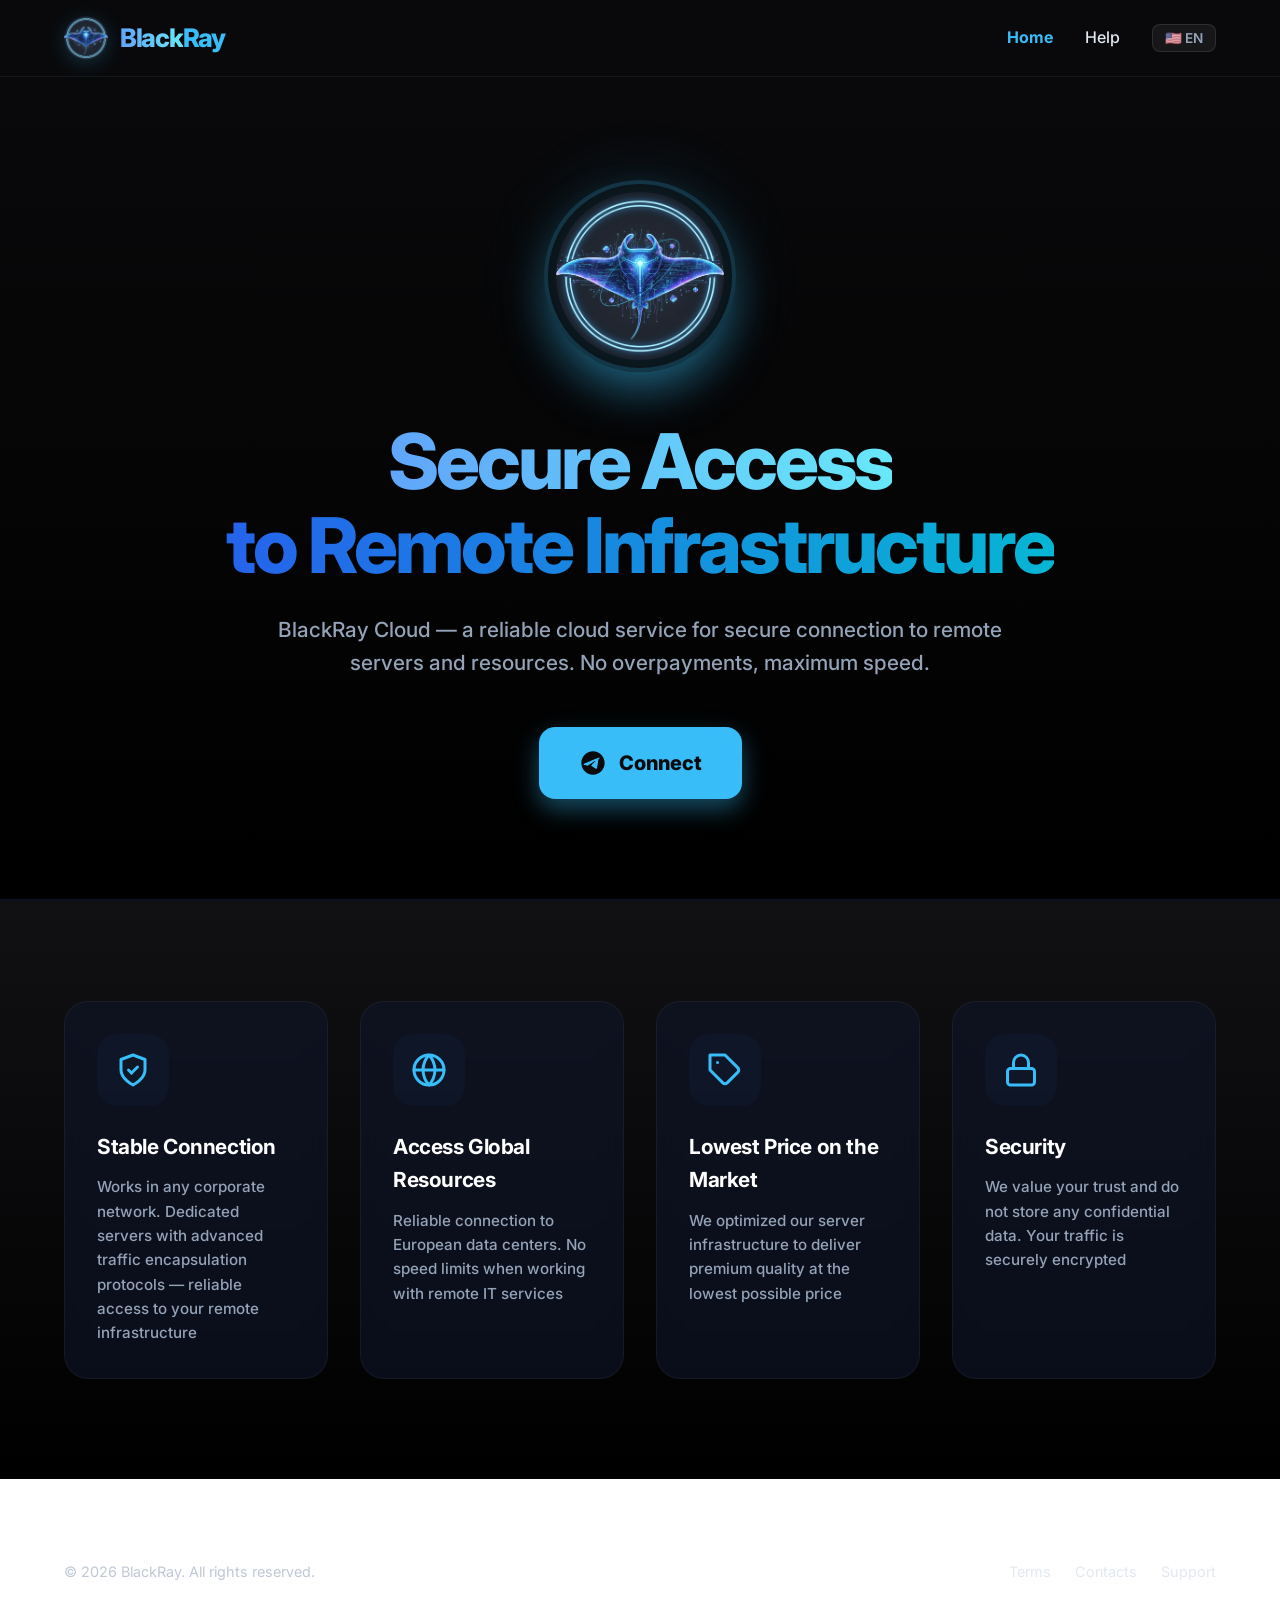
==== index.html @ d15750e3 "Replace language toggle button with dropdown menu Show current language in the button; clicking open" ====
<!DOCTYPE html>
<html lang="ru">
<head>
  <meta charset="UTF-8" />
  <meta name="viewport" content="width=device-width, initial-scale=1.0" />
  <title>BlackRay Cloud — Безопасный доступ к удалённой инфраструктуре</title>
  <meta name="description" content="BlackRay Cloud — надёжный облачный сервис для безопасного подключения к удалённым серверам и ресурсам. Высокоскоростные каналы, современные протоколы." />
  <meta name="theme-color" content="#0a0a0c" />
  <link rel="preconnect" href="https://fonts.googleapis.com">
  <link rel="preconnect" href="https://fonts.gstatic.com" crossorigin>
  <link href="https://fonts.googleapis.com/css2?family=Inter:wght@400;500;700;800;900&display=swap" rel="stylesheet">
  
  <style>
    :root {
      --bg-start: #0a0a0c;
      --bg-end: #000000;
      --card-bg: rgba(15, 23, 42, 0.6);
      --border: rgba(56, 189, 248, 0.15);
      --border-hover: rgba(56, 189, 248, 0.5);
      --text-main: #e2e8f0;
      --text-muted: #94a3b8;
      --brand: #38bdf8;
      --gradient: linear-gradient(to right, #60a5fa, #67e8f9);
    }

    * { box-sizing: border-box; margin: 0; padding: 0; }
    html { scroll-behavior: smooth; }
    html[dir="rtl"] { direction: rtl; text-align: right; }
    html[dir="rtl"] .nav-inner { flex-direction: row-reverse; }
    html[dir="rtl"] .nav-links { flex-direction: row-reverse; }
    html[dir="rtl"] .footer-inner { flex-direction: row-reverse; }
    html[dir="rtl"] .hero { text-align: center; }
    html[dir="rtl"] .btn-main { flex-direction: row-reverse; }

    .lang-picker { position: relative; }
    .lang-current {
      background: rgba(255,255,255,0.06); border: 1px solid rgba(255,255,255,0.1);
      color: var(--text-muted); padding: 5px 12px; border-radius: 8px; cursor: pointer;
      font-family: inherit; font-size: 0.85rem; font-weight: 600; transition: all .2s;
    }
    .lang-current:hover { border-color: var(--brand); color: #fff; }
    .lang-menu {
      display: none; position: absolute; top: calc(100% + 6px); right: 0;
      background: #1a1a28; border: 1px solid rgba(255,255,255,0.1); border-radius: 10px;
      padding: 4px; min-width: 140px; z-index: 200; box-shadow: 0 8px 24px rgba(0,0,0,0.4);
    }
    html[dir="rtl"] .lang-menu { right: auto; left: 0; }
    .lang-menu.open { display: block; }
    .lang-menu button {
      display: block; width: 100%; text-align: left; padding: 8px 12px; border: none;
      background: none; color: var(--text-muted); font-size: 0.85rem; font-weight: 500;
      cursor: pointer; border-radius: 6px; font-family: inherit; transition: all .15s;
    }
    html[dir="rtl"] .lang-menu button { text-align: right; }
    .lang-menu button:hover { background: rgba(56,189,248,0.1); color: #fff; }
    .lang-menu button.active { color: var(--brand); font-weight: 700; }

    body {
      font-family: 'Inter', sans-serif;
      color: var(--text-main);
      background: linear-gradient(to bottom, var(--bg-start), var(--bg-end));
      min-height: 100vh;
      overflow-x: hidden;
      line-height: 1.6;
      background-attachment: fixed;
    }

    ::selection { background: var(--brand); color: #fff; }
    a { text-decoration: none; color: inherit; transition: color 0.3s ease; }

    .container { max-width: 1200px; margin: 0 auto; padding: 0 24px; }

    @keyframes fadeUp {
      from { opacity: 0; transform: translateY(20px); }
      to { opacity: 1; transform: translateY(0); }
    }
    
    @keyframes pulseGlow {
      0% { box-shadow: 0 0 20px rgba(56, 189, 248, 0.3); }
      50% { box-shadow: 0 0 40px rgba(56, 189, 248, 0.6); }
      100% { box-shadow: 0 0 20px rgba(56, 189, 248, 0.3); }
    }

    .animate-up { animation: fadeUp 0.8s cubic-bezier(0.16, 1, 0.3, 1) forwards; opacity: 0; }
    .delay-1 { animation-delay: 0.1s; }
    .delay-2 { animation-delay: 0.2s; }
    .delay-3 { animation-delay: 0.3s; }

    /* Навигация */
    header.nav-bar {
      padding: 16px 0;
      position: fixed;
      width: 100%;
      top: 0;
      z-index: 100;
      background: rgba(10, 10, 12, 0.85);
      backdrop-filter: blur(12px);
      border-bottom: 1px solid rgba(255, 255, 255, 0.05);
    }

    .nav-inner { display: flex; justify-content: space-between; align-items: center; }
    
    /* Кликабельный логотип */
    .logo-block { 
      display: flex; align-items: center; gap: 12px; 
      cursor: pointer; transition: transform 0.2s ease;
    }
    .logo-block:hover { transform: scale(1.02); }
    
    .logo-img {
      width: 44px; height: 44px; border-radius: 50%;
      box-shadow: 0 4px 20px rgba(56, 189, 248, 0.2);
    }

    .logo-text { font-size: 1.6rem; font-weight: 800; letter-spacing: -0.05em; }
    .logo-text span:first-child { background: var(--gradient); -webkit-background-clip: text; -webkit-text-fill-color: transparent; }
    .logo-text span:last-child { color: var(--brand); }

    /* Десктопное меню */
    .nav-links { display: flex; gap: 32px; font-size: 1rem; font-weight: 500; align-items: center; }
    .nav-links a.active { color: var(--brand); font-weight: 700; }
    .nav-links a:hover:not(.active) { color: #fff; }

    /* Кнопка гамбургера (скрыта на ПК) */
    .menu-btn {
      display: none;
      background: none;
      border: none;
      color: var(--text-main);
      cursor: pointer;
      padding: 8px;
    }
    .menu-btn svg { width: 28px; height: 28px; stroke: currentColor; stroke-width: 2; }

    /* Главный экран */
    .hero { padding: 180px 0 100px; text-align: center; }
    .hero-image-wrapper { position: relative; display: inline-block; margin-bottom: 40px; }
    
    .hero-image {
      width: 192px; height: 192px; border-radius: 50%; padding: 8px;
      border: 4px solid rgba(56, 189, 248, 0.2);
      box-shadow: 0 25px 50px -12px rgba(56, 189, 248, 0.5);
      position: relative; z-index: 2;
    }

    .hero-glow {
      position: absolute; inset: 0; border-radius: 50%;
      background: rgba(56, 189, 248, 0.15); filter: blur(30px); z-index: 1;
    }

    .hero h1 {
      font-size: clamp(2.5rem, 6vw, 5.5rem); font-weight: 800; line-height: 1.1;
      letter-spacing: -0.04em; margin-bottom: 24px;
    }

    .hero h1 span { background: var(--gradient); -webkit-background-clip: text; -webkit-text-fill-color: transparent; }
    .hero h1 span.darker { background: linear-gradient(to right, #2563eb, #06b6d4); -webkit-background-clip: text; -webkit-text-fill-color: transparent; }

    .hero p {
      font-size: clamp(1rem, 2vw, 1.3rem); color: var(--text-muted);
      max-width: 768px; margin: 0 auto 48px; font-weight: 500;
    }

    .btn-main {
      display: inline-flex; align-items: center; justify-content: center; gap: 12px;
      background: var(--brand); color: var(--bg-start); font-weight: 800;
      font-size: 1.25rem; padding: 20px 40px; border-radius: 16px;
      box-shadow: 0 10px 25px rgba(56, 189, 248, 0.4); transition: all 0.3s ease;
      animation: pulseGlow 3s infinite;
    }

    .btn-main:hover { background: #2563eb; color: #fff; transform: scale(1.05); }
    .btn-main svg { width: 28px; height: 28px; }

    /* Преимущества */
    .features {
      padding: 100px 0; background: linear-gradient(to bottom, #111114, #000);
      border-top: 2px solid rgba(15, 23, 42, 0.8);
    }

    .grid { display: grid; grid-template-columns: repeat(auto-fit, minmax(260px, 1fr)); gap: 32px; }

    .card {
      background: var(--card-bg); border: 1px solid rgba(255, 255, 255, 0.05);
      border-radius: 24px; padding: 32px; transition: all 0.3s ease; backdrop-filter: blur(10px);
    }

    .card:hover { border-color: var(--border-hover); transform: translateY(-5px); }

    .icon-box {
      width: 72px; height: 72px; background: rgba(15, 23, 42, 0.8);
      border-radius: 20px; display: flex; align-items: center; justify-content: center;
      margin-bottom: 24px; transition: background 0.3s ease;
    }

    .card:hover .icon-box { background: rgba(56, 189, 248, 0.15); }
    .icon-box svg { width: 36px; height: 36px; stroke: var(--brand); stroke-width: 2; fill: none; stroke-linecap: round; stroke-linejoin: round; }

    .card h3 { font-size: 1.3rem; font-weight: 700; color: #fff; margin-bottom: 12px; letter-spacing: -0.02em; }
    .card p { color: var(--text-muted); font-size: 0.95rem; font-weight: 500; }

    /* Подвал */
    footer { border-top: 1px solid rgba(255, 255, 255, 0.05); padding: 40px 0; margin-top: 40px; }
    .footer-inner { display: flex; justify-content: space-between; align-items: center; flex-wrap: wrap; gap: 20px; }
    .footer-copy { color: rgba(148, 163, 184, 0.6); font-size: 0.9rem; }
    .footer-links { display: flex; gap: 24px; font-size: 0.9rem; }
    .footer-links a:hover { color: #fff; }

    /* Мобильная адаптация */
    @media (max-width: 768px) {
      .hero { padding: 140px 0 80px; }
      .footer-inner { flex-direction: column; text-align: center; }
      
      .menu-btn { display: block; } /* Показываем бургер */
      
      .nav-links {
        display: none; /* Прячем обычное меню */
        position: absolute;
        top: 100%;
        left: 0;
        width: 100%;
        background: rgba(10, 10, 12, 0.98);
        border-bottom: 1px solid rgba(255, 255, 255, 0.05);
        flex-direction: column;
        padding: 24px;
        gap: 20px;
      }
      
      .nav-links.active {
        display: flex; /* Показываем, когда нажат бургер */
      }
      
      .nav-links a { font-size: 1.2rem; }
    }
  </style>
</head>
<body>

  <header class="nav-bar">
    <div class="container nav-inner">
      <a href="/" class="logo-block">
        <img src="image_0.png" alt="BlackRay Logo" class="logo-img">
        <div class="logo-text"><span>Black</span><span>Ray</span></div>
      </a>
      
      <button class="menu-btn" id="mobile-menu-btn" aria-label="Открыть меню">
        <svg viewBox="0 0 24 24"><line x1="3" y1="12" x2="21" y2="12"></line><line x1="3" y1="6" x2="21" y2="6"></line><line x1="3" y1="18" x2="21" y2="18"></line></svg>
      </button>

      <nav class="nav-links" id="nav-links">
        <a href="/" class="active" data-ru="Главная" data-en="Home" data-fa="خانه">Главная</a>
        <a href="/help" data-ru="Помощь" data-en="Help" data-fa="راهنما">Помощь</a>
        <div class="lang-picker" id="lang-picker">
          <button class="lang-current" id="lang-current">🇷🇺 RU</button>
          <div class="lang-menu" id="lang-menu">
            <button data-lang="ru">🇷🇺 Русский</button>
            <button data-lang="en">🇺🇸 English</button>
            <button data-lang="fa">🇮🇷 فارسی</button>
          </div>
        </div>
      </nav>
    </div>
  </header>

  <main>
    <section class="hero container">
      <div class="hero-image-wrapper animate-up">
        <div class="hero-glow"></div>
        <img src="image_0.png" alt="BlackRay Logo" class="hero-image">
      </div>
      
      <h1 class="animate-up delay-1">
        <span data-ru="Безопасный доступ" data-en="Secure Access" data-fa="دسترسی امن">Безопасный доступ</span><br>
        <span class="darker" data-ru="к удалённой инфраструктуре" data-en="to Remote Infrastructure" data-fa="به زیرساخت‌های از راه دور">к удалённой инфраструктуре</span>
      </h1>
      
      <p class="animate-up delay-2" data-ru="BlackRay Cloud — надёжный облачный сервис для безопасного подключения к удалённым серверам и ресурсам. Без переплат, на максимальной скорости." data-en="BlackRay Cloud — a reliable cloud service for secure connection to remote servers and resources. No overpayments, maximum speed." data-fa="BlackRay Cloud — سرویس ابری مطمئن برای اتصال امن به سرورها و منابع از راه دور. بدون پرداخت اضافی، با حداکثر سرعت.">
        BlackRay Cloud — надёжный облачный сервис для безопасного подключения к удалённым серверам и ресурсам. Без переплат, на максимальной скорости.
      </p>
      
      <div class="animate-up delay-3">
        <a href="https://t.me/BlackRayVPN_bot?start=start_from_site" target="_blank" class="btn-main">
          <svg fill="currentColor" viewBox="0 0 24 24" stroke="none"><path d="M12 2C6.48 2 2 6.48 2 12s4.48 10 10 10 10-4.48 10-10S17.52 2 12 2zm4.64 6.8c-.15 1.58-.8 5.42-1.13 7.19-.14.75-.42 1-.68 1.03-.58.05-1.02-.38-1.58-.75-.88-.58-1.38-.94-2.23-1.5-.99-.65-.35-1.01.22-1.59.15-.15 2.71-2.48 2.76-2.69.01-.03.01-.14-.07-.19-.08-.05-.19-.02-.27 0-.11.03-1.87 1.18-5.28 3.45-.5.34-.95.51-1.35.5-.44-.01-1.28-.24-1.91-.44-.77-.24-1.38-.37-1.32-.78.03-.21.35-.43.96-.65 3.75-1.63 6.25-2.71 7.5-3.23 3.56-1.48 4.3-1.74 4.79-1.75.11 0 .36.03.49.14.11.09.14.22.15.33-.01.05-.01.16-.03.24z"/></svg>
          <span data-ru="Подключить" data-en="Connect" data-fa="اتصال">Подключить</span>
        </a>
      </div>
    </section>

    <section class="features">
      <div class="container grid">
        <div class="card animate-up delay-1">
          <div class="icon-box">
            <svg viewBox="0 0 24 24" fill="none" stroke-linecap="round" stroke-linejoin="round">
              <path d="M12 22s8-4 8-10V5l-8-3-8 3v7c0 6 8 10 8 10z"></path>
              <line x1="9" y1="12" x2="11" y2="14"></line>
              <line x1="15" y1="10" x2="11" y2="14"></line>
            </svg>
          </div>
          <h3 data-ru="Стабильное соединение" data-en="Stable Connection" data-fa="اتصال پایدار">Стабильное соединение</h3>
          <p data-ru="Работает в любых корпоративных сетях. Отдельные серверы с продвинутыми протоколами инкапсуляции трафика — надёжный доступ к вашей удалённой инфраструктуре" data-en="Works in any corporate network. Dedicated servers with advanced traffic encapsulation protocols — reliable access to your remote infrastructure" data-fa="در هر شبکه‌ای کار می‌کند. سرورهای اختصاصی با پروتکل‌های پیشرفته کپسوله‌سازی ترافیک — دسترسی مطمئن به زیرساخت‌های از راه دور شما">Работает в любых корпоративных сетях. Отдельные серверы с продвинутыми протоколами инкапсуляции трафика — надёжный доступ к вашей удалённой инфраструктуре</p>
        </div>

        <div class="card animate-up delay-2">
          <div class="icon-box">
            <svg viewBox="0 0 24 24"><circle cx="12" cy="12" r="10"></circle><line x1="2" y1="12" x2="22" y2="12"></line><path d="M12 2a15.3 15.3 0 0 1 4 10 15.3 15.3 0 0 1-4 10 15.3 15.3 0 0 1-4-10 15.3 15.3 0 0 1 4-10z"></path></svg>
          </div>
          <h3 data-ru="Доступ к зарубежным ресурсам" data-en="Access Global Resources" data-fa="دسترسی به منابع جهانی">Доступ к зарубежным ресурсам</h3>
          <p data-ru="Надёжная связь с европейскими дата-центрами. Никаких ограничений скорости при работе с удалёнными IT-сервисами" data-en="Reliable connection to European data centers. No speed limits when working with remote IT services" data-fa="اتصال مطمئن به مراکز داده اروپایی. بدون محدودیت سرعت هنگام کار با سرویس‌های IT از راه دور">Надёжная связь с европейскими дата-центрами. Никаких ограничений скорости при работе с удалёнными IT-сервисами</p>
        </div>

        <div class="card animate-up delay-3">
          <div class="icon-box">
            <svg viewBox="0 0 24 24"><path d="M20.59 13.41l-7.17 7.17a2 2 0 0 1-2.83 0L2 12V2h10l8.59 8.59a2 2 0 0 1 0 2.82z"></path><line x1="7" y1="7" x2="7.01" y2="7"></line></svg>
          </div>
          <h3 data-ru="Самая низкая цена на рынке" data-en="Lowest Price on the Market" data-fa="کمترین قیمت در بازار">Самая низкая цена на рынке</h3>
          <p data-ru="Мы оптимизировали серверную инфраструктуру, чтобы дать премиальное качество по минимальной цене" data-en="We optimized our server infrastructure to deliver premium quality at the lowest possible price" data-fa="ما زیرساخت سرور خود را بهینه‌سازی کردیم تا کیفیت عالی را با کمترین قیمت ممکن ارائه دهیم">Мы оптимизировали серверную инфраструктуру, чтобы дать премиальное качество по минимальной цене</p>
        </div>

        <div class="card animate-up delay-3">
          <div class="icon-box">
            <svg viewBox="0 0 24 24">
              <rect x="3" y="11" width="18" height="11" rx="2" ry="2"></rect>
              <path d="M7 11V7a5 5 0 0 1 10 0v4"></path>
            </svg>
          </div>
          <h3 data-ru="Безопасность" data-en="Security" data-fa="امنیت">Безопасность</h3>
          <p data-ru="Мы дорожим вашим доверием и не храним никакие конфиденциальные данные, а ваш трафик надежно шифруется" data-en="We value your trust and do not store any confidential data. Your traffic is securely encrypted" data-fa="ما به اعتماد شما اهمیت می‌دهیم و هیچ اطلاعات محرمانه‌ای ذخیره نمی‌کنیم. ترافیک شما به صورت امن رمزنگاری می‌شود">Мы дорожим вашим доверием и не храним никакие конфиденциальные данные, а ваш трафик надежно шифруется</p>
        </div>

      </div>
    </section>
  </main>

<footer>
  <div class="container footer-inner">
    <div class="footer-copy" data-ru="&copy; 2026 BlackRay. Все права защищены." data-en="&copy; 2026 BlackRay. All rights reserved." data-fa="&copy; 2026 BlackRay. تمامی حقوق محفوظ است.">&copy; 2026 BlackRay. Все права защищены.</div>
    <div class="footer-links">
      <a href="/terms" data-ru="Договор-оферта" data-en="Terms" data-fa="شرایط استفاده">Договор-оферта</a>
      <a href="/contacts" data-ru="Контакты" data-en="Contacts" data-fa="تماس با ما">Контакты</a>
      <a href="https://t.me/blackray_support_bot?start=1" target="_blank" rel="noopener noreferrer" data-ru="Поддержка" data-en="Support" data-fa="پشتیبانی">Поддержка</a>
    </div>
  </div>
</footer>

  <script>
    const menuBtn = document.getElementById('mobile-menu-btn');
    const navLinks = document.getElementById('nav-links');
    menuBtn.addEventListener('click', () => { navLinks.classList.toggle('active'); });

    (function(){
      const picker = document.getElementById('lang-picker');
      const currentBtn = document.getElementById('lang-current');
      const menu = document.getElementById('lang-menu');
      const langs = ['ru','en','fa'];
      const shortLabels = {ru:'🇷🇺 RU', en:'🇺🇸 EN', fa:'🇮🇷 FA'};

      function detectLang() {
        var stored = localStorage.getItem('br_lang');
        if (stored && langs.indexOf(stored) !== -1) return stored;
        var nav = (navigator.language || '').toLowerCase();
        if (nav.startsWith('fa')) return 'fa';
        if (nav.startsWith('en')) return 'en';
        return 'ru';
      }
      let lang = detectLang();

      currentBtn.addEventListener('click', function(e) {
        e.stopPropagation();
        menu.classList.toggle('open');
      });
      document.addEventListener('click', function() { menu.classList.remove('open'); });

      menu.querySelectorAll('button[data-lang]').forEach(function(b) {
        b.addEventListener('click', function(e) {
          e.stopPropagation();
          apply(b.getAttribute('data-lang'));
          menu.classList.remove('open');
        });
      });

      function apply(l) {
        lang = l;
        localStorage.setItem('br_lang', l);
        currentBtn.textContent = shortLabels[l];
        menu.querySelectorAll('button').forEach(function(b) {
          b.classList.toggle('active', b.getAttribute('data-lang') === l);
        });
        document.documentElement.lang = l;
        document.documentElement.dir = l === 'fa' ? 'rtl' : 'ltr';
        document.querySelectorAll('[data-'+l+']').forEach(function(el) {
          var v = el.getAttribute('data-'+l);
          if (v) el.innerHTML = v;
        });
      }
      apply(lang);
    })();
  </script>
</body>
</html>
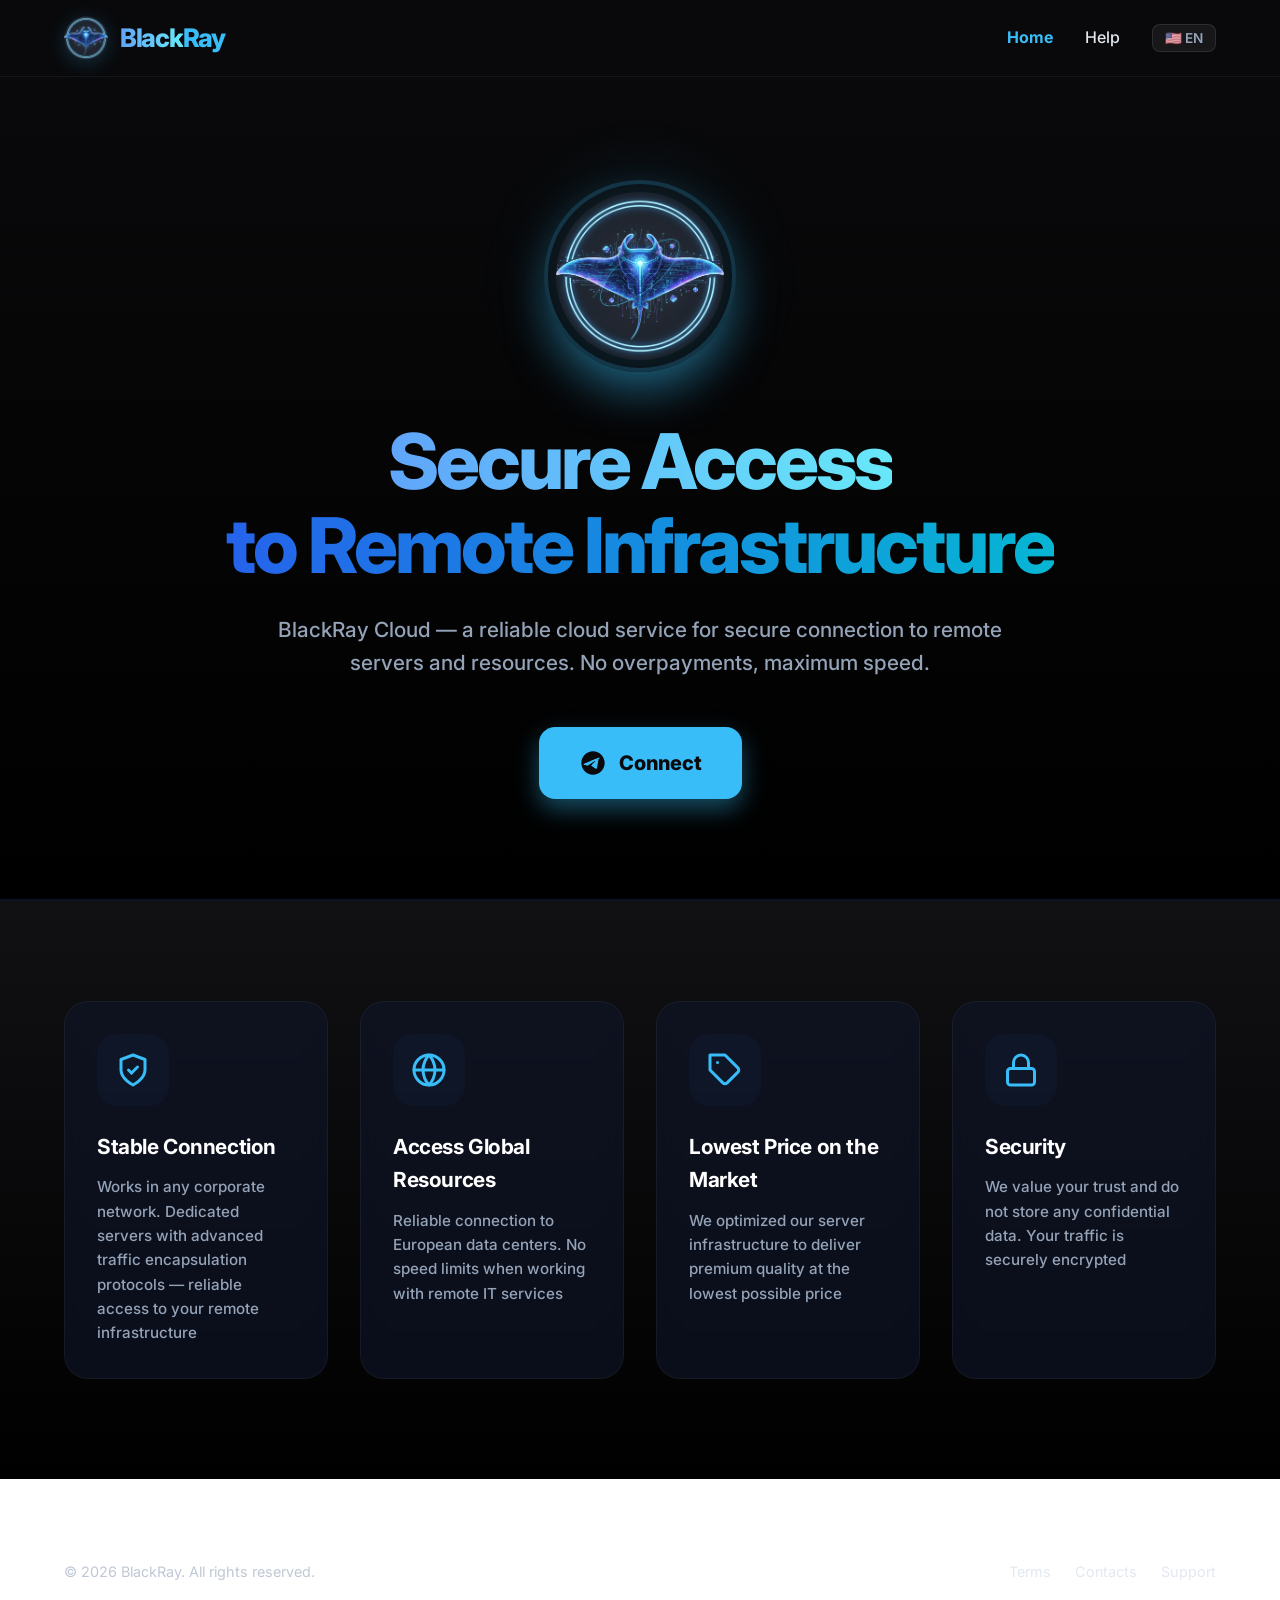
==== commit 320329ce: "Fix flag emoji rendering in language dropdown Use innerHTML instead of textContent so flag emojis re" ====
--- a/index.html
+++ b/index.html
@@ -381,7 +381,7 @@
       function apply(l) {
         lang = l;
         localStorage.setItem('br_lang', l);
-        currentBtn.textContent = shortLabels[l];
+        currentBtn.innerHTML = shortLabels[l];
         menu.querySelectorAll('button').forEach(function(b) {
           b.classList.toggle('active', b.getAttribute('data-lang') === l);
         });
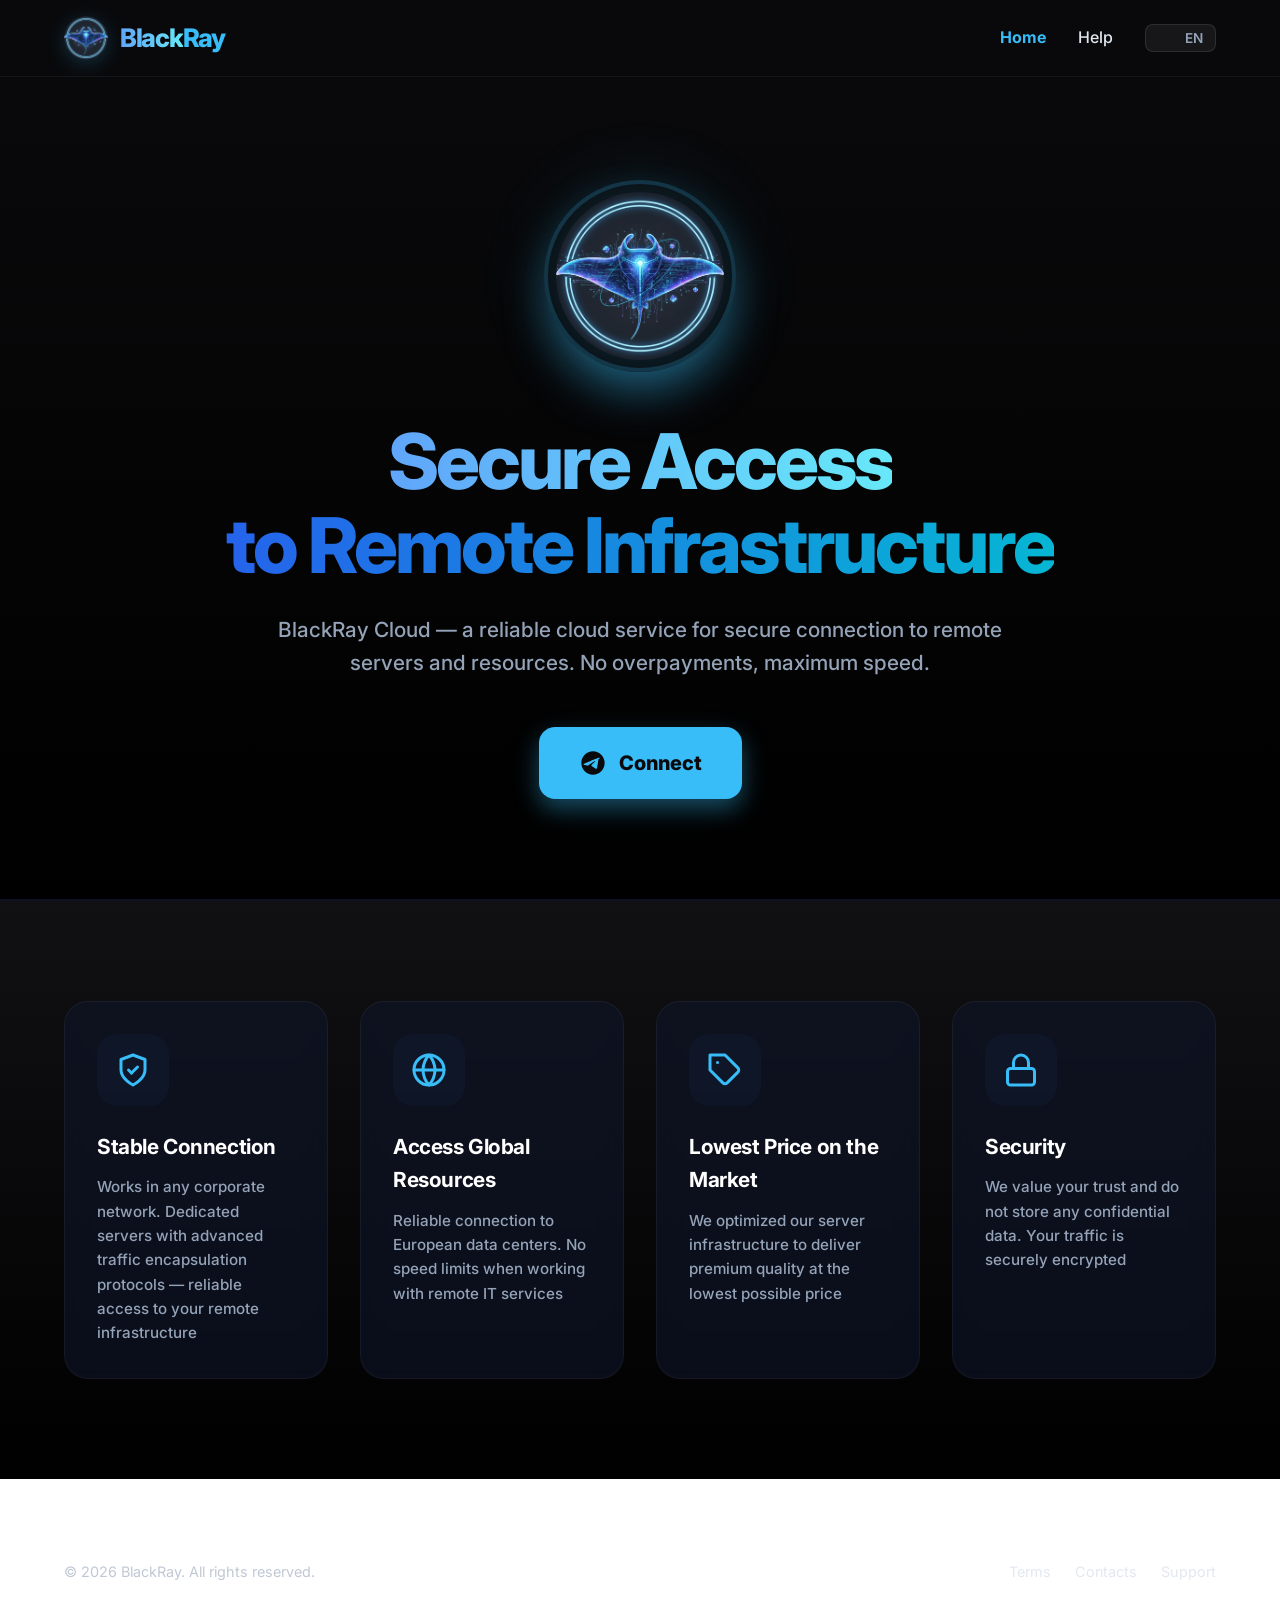
==== commit 730fa7b4: "Replace emoji flags with CDN images for cross-platform support Flag emojis don't render on some OS/b" ====
--- a/index.html
+++ b/index.html
@@ -39,6 +39,7 @@
       font-family: inherit; font-size: 0.85rem; font-weight: 600; transition: all .2s;
     }
     .lang-current:hover { border-color: var(--brand); color: #fff; }
+    .lang-current img, .lang-menu img { vertical-align: middle; margin-right: 4px; border-radius: 2px; }
     .lang-menu {
       display: none; position: absolute; top: calc(100% + 6px); right: 0;
       background: #1a1a28; border: 1px solid rgba(255,255,255,0.1); border-radius: 10px;
@@ -251,11 +252,11 @@
         <a href="/" class="active" data-ru="Главная" data-en="Home" data-fa="خانه">Главная</a>
         <a href="/help" data-ru="Помощь" data-en="Help" data-fa="راهنما">Помощь</a>
         <div class="lang-picker" id="lang-picker">
-          <button class="lang-current" id="lang-current">🇷🇺 RU</button>
+          <button class="lang-current" id="lang-current"><img src="https://flagcdn.com/20x15/ru.png" width="20" height="15" alt=""> RU</button>
           <div class="lang-menu" id="lang-menu">
-            <button data-lang="ru">🇷🇺 Русский</button>
-            <button data-lang="en">🇺🇸 English</button>
-            <button data-lang="fa">🇮🇷 فارسی</button>
+            <button data-lang="ru"><img src="https://flagcdn.com/20x15/ru.png" width="20" height="15" alt=""> Русский</button>
+            <button data-lang="en"><img src="https://flagcdn.com/20x15/us.png" width="20" height="15" alt=""> English</button>
+            <button data-lang="fa"><img src="https://flagcdn.com/20x15/ir.png" width="20" height="15" alt=""> فارسی</button>
           </div>
         </div>
       </nav>
@@ -352,7 +353,7 @@
       const currentBtn = document.getElementById('lang-current');
       const menu = document.getElementById('lang-menu');
       const langs = ['ru','en','fa'];
-      const shortLabels = {ru:'🇷🇺 RU', en:'🇺🇸 EN', fa:'🇮🇷 FA'};
+      const shortLabels = {ru:'<img src="https://flagcdn.com/20x15/ru.png" width="20" height="15" alt=""> RU', en:'<img src="https://flagcdn.com/20x15/us.png" width="20" height="15" alt=""> EN', fa:'<img src="https://flagcdn.com/20x15/ir.png" width="20" height="15" alt=""> FA'};
 
       function detectLang() {
         var stored = localStorage.getItem('br_lang');
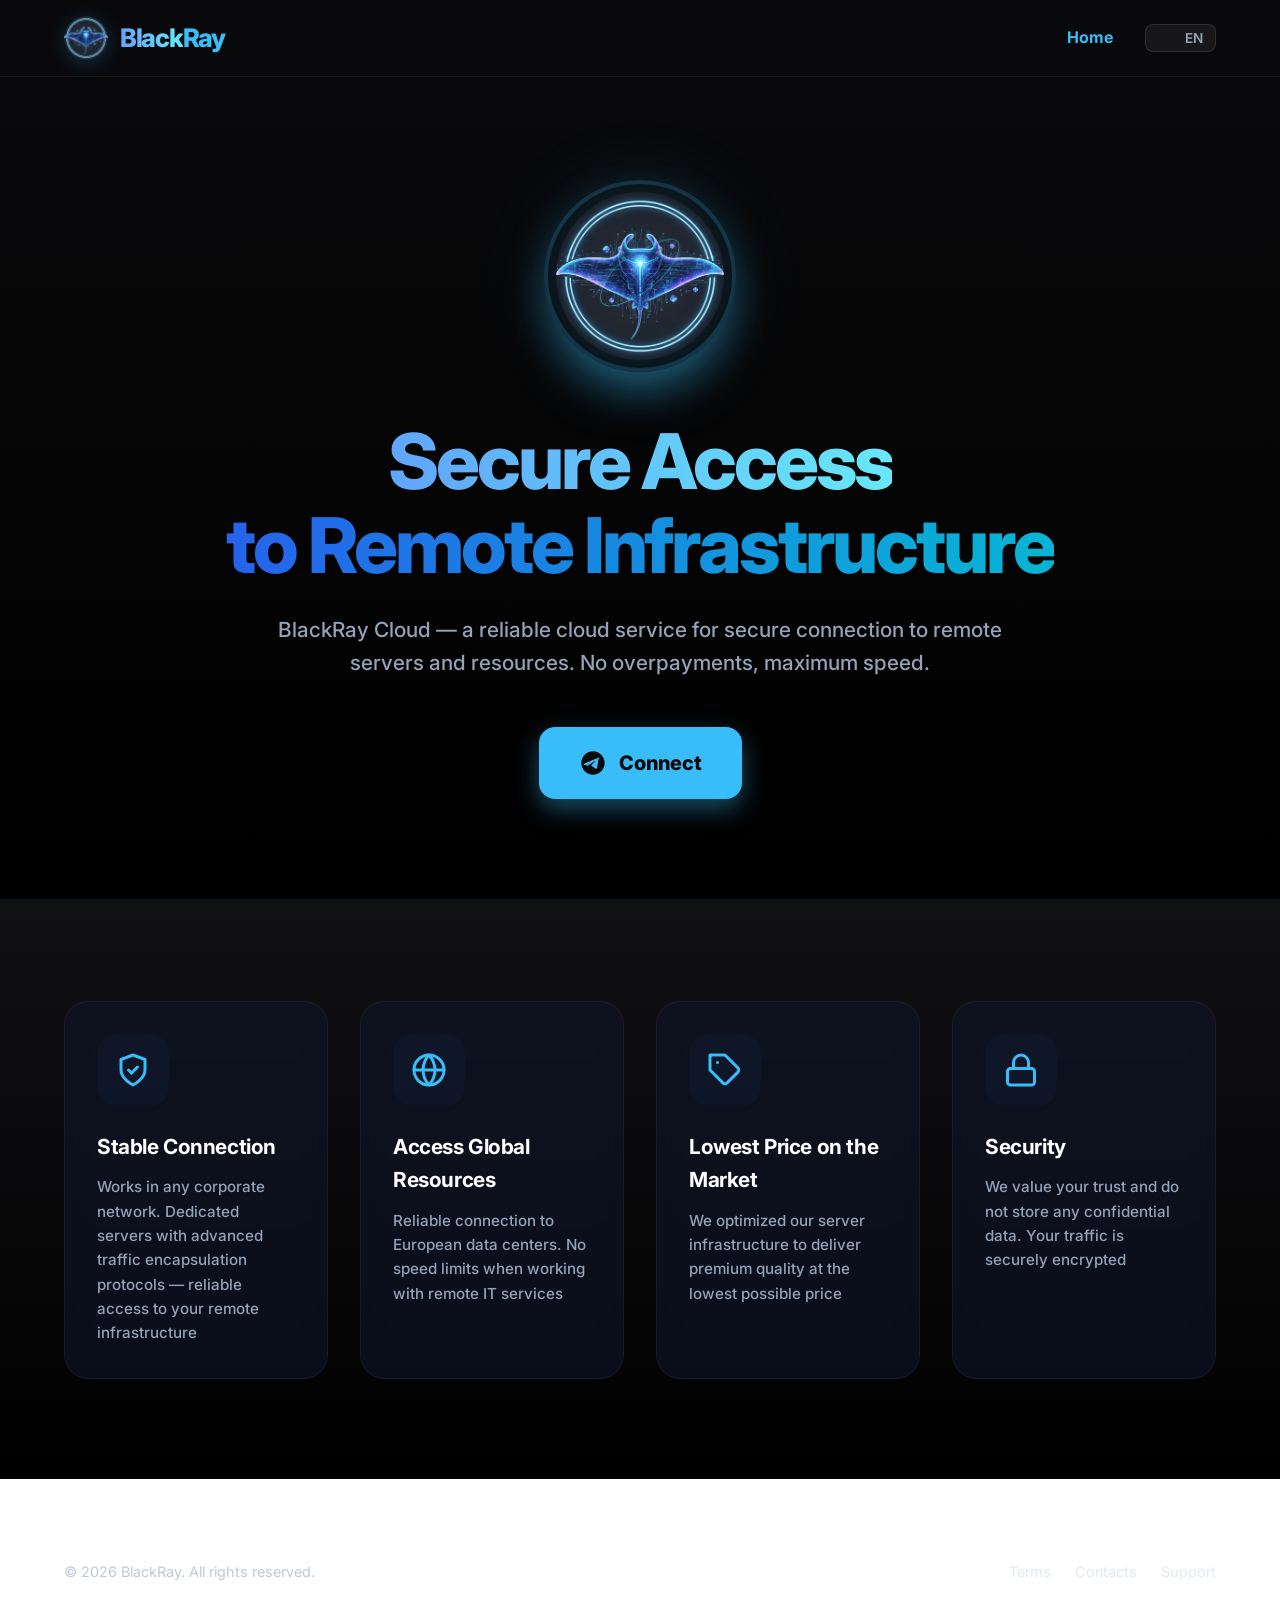
==== commit 17eafd94: "Remove VPN help content from Cloud site" ====
--- a/index.html
+++ b/index.html
@@ -250,7 +250,6 @@
 
       <nav class="nav-links" id="nav-links">
         <a href="/" class="active" data-ru="Главная" data-en="Home" data-fa="خانه">Главная</a>
-        <a href="/help" data-ru="Помощь" data-en="Help" data-fa="راهنما">Помощь</a>
         <div class="lang-picker" id="lang-picker">
           <button class="lang-current" id="lang-current"><img src="https://flagcdn.com/20x15/ru.png" width="20" height="15" alt=""> RU</button>
           <div class="lang-menu" id="lang-menu">
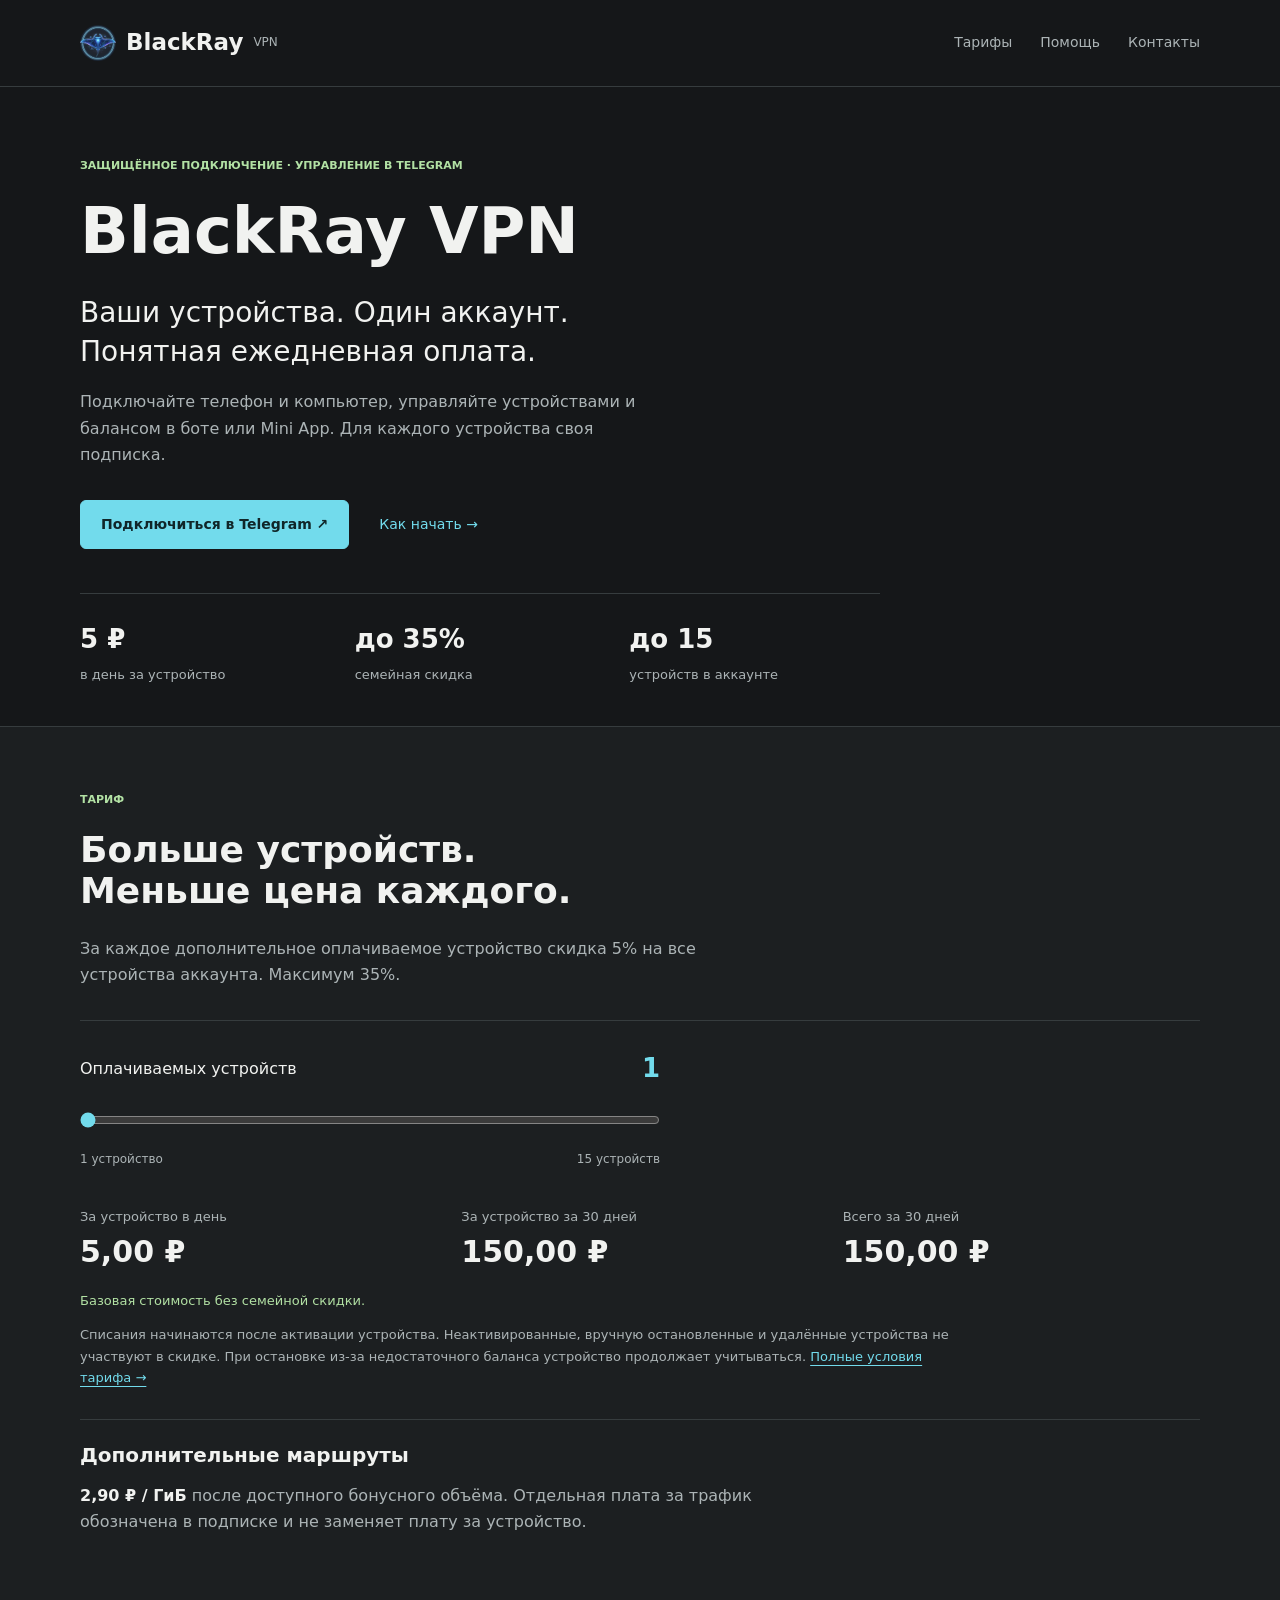
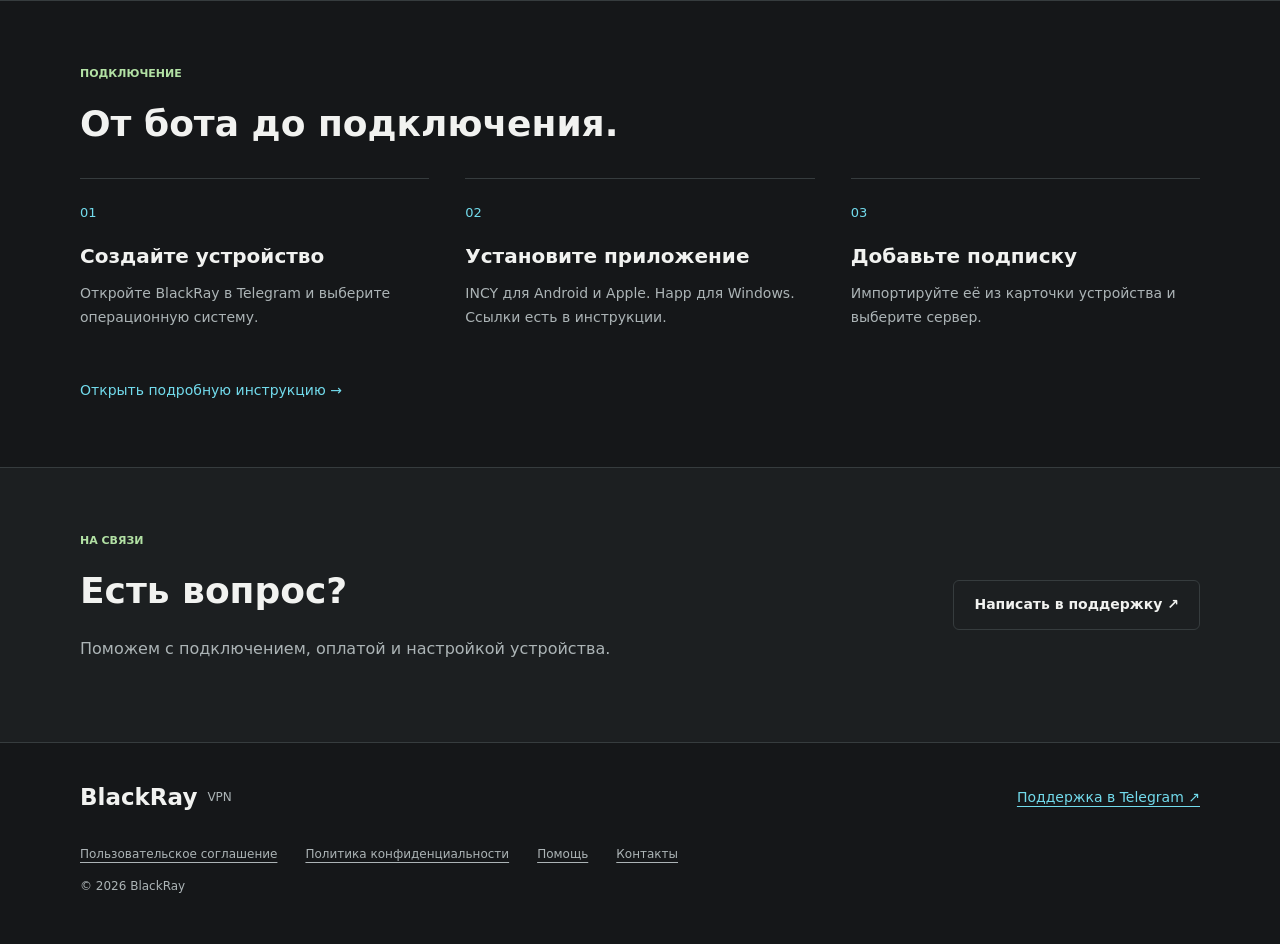
==== commit ba77d53f: "Refresh public site, migrate help and split legal documents" ====
--- a/index.html
+++ b/index.html
@@ -1,399 +1,11 @@
-<!DOCTYPE html>
-<html lang="ru">
-<head>
-  <meta charset="UTF-8" />
-  <meta name="viewport" content="width=device-width, initial-scale=1.0" />
-  <title>BlackRay Cloud — Безопасный доступ к удалённой инфраструктуре</title>
-  <meta name="description" content="BlackRay Cloud — надёжный облачный сервис для безопасного подключения к удалённым серверам и ресурсам. Высокоскоростные каналы, современные протоколы." />
-  <meta name="theme-color" content="#0a0a0c" />
-  <link rel="preconnect" href="https://fonts.googleapis.com">
-  <link rel="preconnect" href="https://fonts.gstatic.com" crossorigin>
-  <link href="https://fonts.googleapis.com/css2?family=Inter:wght@400;500;700;800;900&display=swap" rel="stylesheet">
-  
-  <style>
-    :root {
-      --bg-start: #0a0a0c;
-      --bg-end: #000000;
-      --card-bg: rgba(15, 23, 42, 0.6);
-      --border: rgba(56, 189, 248, 0.15);
-      --border-hover: rgba(56, 189, 248, 0.5);
-      --text-main: #e2e8f0;
-      --text-muted: #94a3b8;
-      --brand: #38bdf8;
-      --gradient: linear-gradient(to right, #60a5fa, #67e8f9);
-    }
-
-    * { box-sizing: border-box; margin: 0; padding: 0; }
-    html { scroll-behavior: smooth; }
-    html[dir="rtl"] { direction: rtl; text-align: right; }
-    html[dir="rtl"] .nav-inner { flex-direction: row-reverse; }
-    html[dir="rtl"] .nav-links { flex-direction: row-reverse; }
-    html[dir="rtl"] .footer-inner { flex-direction: row-reverse; }
-    html[dir="rtl"] .hero { text-align: center; }
-    html[dir="rtl"] .btn-main { flex-direction: row-reverse; }
-
-    .lang-picker { position: relative; }
-    .lang-current {
-      background: rgba(255,255,255,0.06); border: 1px solid rgba(255,255,255,0.1);
-      color: var(--text-muted); padding: 5px 12px; border-radius: 8px; cursor: pointer;
-      font-family: inherit; font-size: 0.85rem; font-weight: 600; transition: all .2s;
-    }
-    .lang-current:hover { border-color: var(--brand); color: #fff; }
-    .lang-current img, .lang-menu img { vertical-align: middle; margin-right: 4px; border-radius: 2px; }
-    .lang-menu {
-      display: none; position: absolute; top: calc(100% + 6px); right: 0;
-      background: #1a1a28; border: 1px solid rgba(255,255,255,0.1); border-radius: 10px;
-      padding: 4px; min-width: 140px; z-index: 200; box-shadow: 0 8px 24px rgba(0,0,0,0.4);
-    }
-    html[dir="rtl"] .lang-menu { right: auto; left: 0; }
-    .lang-menu.open { display: block; }
-    .lang-menu button {
-      display: block; width: 100%; text-align: left; padding: 8px 12px; border: none;
-      background: none; color: var(--text-muted); font-size: 0.85rem; font-weight: 500;
-      cursor: pointer; border-radius: 6px; font-family: inherit; transition: all .15s;
-    }
-    html[dir="rtl"] .lang-menu button { text-align: right; }
-    .lang-menu button:hover { background: rgba(56,189,248,0.1); color: #fff; }
-    .lang-menu button.active { color: var(--brand); font-weight: 700; }
-
-    body {
-      font-family: 'Inter', sans-serif;
-      color: var(--text-main);
-      background: linear-gradient(to bottom, var(--bg-start), var(--bg-end));
-      min-height: 100vh;
-      overflow-x: hidden;
-      line-height: 1.6;
-      background-attachment: fixed;
-    }
-
-    ::selection { background: var(--brand); color: #fff; }
-    a { text-decoration: none; color: inherit; transition: color 0.3s ease; }
-
-    .container { max-width: 1200px; margin: 0 auto; padding: 0 24px; }
-
-    @keyframes fadeUp {
-      from { opacity: 0; transform: translateY(20px); }
-      to { opacity: 1; transform: translateY(0); }
-    }
-    
-    @keyframes pulseGlow {
-      0% { box-shadow: 0 0 20px rgba(56, 189, 248, 0.3); }
-      50% { box-shadow: 0 0 40px rgba(56, 189, 248, 0.6); }
-      100% { box-shadow: 0 0 20px rgba(56, 189, 248, 0.3); }
-    }
-
-    .animate-up { animation: fadeUp 0.8s cubic-bezier(0.16, 1, 0.3, 1) forwards; opacity: 0; }
-    .delay-1 { animation-delay: 0.1s; }
-    .delay-2 { animation-delay: 0.2s; }
-    .delay-3 { animation-delay: 0.3s; }
-
-    /* Навигация */
-    header.nav-bar {
-      padding: 16px 0;
-      position: fixed;
-      width: 100%;
-      top: 0;
-      z-index: 100;
-      background: rgba(10, 10, 12, 0.85);
-      backdrop-filter: blur(12px);
-      border-bottom: 1px solid rgba(255, 255, 255, 0.05);
-    }
-
-    .nav-inner { display: flex; justify-content: space-between; align-items: center; }
-    
-    /* Кликабельный логотип */
-    .logo-block { 
-      display: flex; align-items: center; gap: 12px; 
-      cursor: pointer; transition: transform 0.2s ease;
-    }
-    .logo-block:hover { transform: scale(1.02); }
-    
-    .logo-img {
-      width: 44px; height: 44px; border-radius: 50%;
-      box-shadow: 0 4px 20px rgba(56, 189, 248, 0.2);
-    }
-
-    .logo-text { font-size: 1.6rem; font-weight: 800; letter-spacing: -0.05em; }
-    .logo-text span:first-child { background: var(--gradient); -webkit-background-clip: text; -webkit-text-fill-color: transparent; }
-    .logo-text span:last-child { color: var(--brand); }
-
-    /* Десктопное меню */
-    .nav-links { display: flex; gap: 32px; font-size: 1rem; font-weight: 500; align-items: center; }
-    .nav-links a.active { color: var(--brand); font-weight: 700; }
-    .nav-links a:hover:not(.active) { color: #fff; }
-
-    /* Кнопка гамбургера (скрыта на ПК) */
-    .menu-btn {
-      display: none;
-      background: none;
-      border: none;
-      color: var(--text-main);
-      cursor: pointer;
-      padding: 8px;
-    }
-    .menu-btn svg { width: 28px; height: 28px; stroke: currentColor; stroke-width: 2; }
-
-    /* Главный экран */
-    .hero { padding: 180px 0 100px; text-align: center; }
-    .hero-image-wrapper { position: relative; display: inline-block; margin-bottom: 40px; }
-    
-    .hero-image {
-      width: 192px; height: 192px; border-radius: 50%; padding: 8px;
-      border: 4px solid rgba(56, 189, 248, 0.2);
-      box-shadow: 0 25px 50px -12px rgba(56, 189, 248, 0.5);
-      position: relative; z-index: 2;
-    }
-
-    .hero-glow {
-      position: absolute; inset: 0; border-radius: 50%;
-      background: rgba(56, 189, 248, 0.15); filter: blur(30px); z-index: 1;
-    }
-
-    .hero h1 {
-      font-size: clamp(2.5rem, 6vw, 5.5rem); font-weight: 800; line-height: 1.1;
-      letter-spacing: -0.04em; margin-bottom: 24px;
-    }
-
-    .hero h1 span { background: var(--gradient); -webkit-background-clip: text; -webkit-text-fill-color: transparent; }
-    .hero h1 span.darker { background: linear-gradient(to right, #2563eb, #06b6d4); -webkit-background-clip: text; -webkit-text-fill-color: transparent; }
-
-    .hero p {
-      font-size: clamp(1rem, 2vw, 1.3rem); color: var(--text-muted);
-      max-width: 768px; margin: 0 auto 48px; font-weight: 500;
-    }
-
-    .btn-main {
-      display: inline-flex; align-items: center; justify-content: center; gap: 12px;
-      background: var(--brand); color: var(--bg-start); font-weight: 800;
-      font-size: 1.25rem; padding: 20px 40px; border-radius: 16px;
-      box-shadow: 0 10px 25px rgba(56, 189, 248, 0.4); transition: all 0.3s ease;
-      animation: pulseGlow 3s infinite;
-    }
-
-    .btn-main:hover { background: #2563eb; color: #fff; transform: scale(1.05); }
-    .btn-main svg { width: 28px; height: 28px; }
-
-    /* Преимущества */
-    .features {
-      padding: 100px 0; background: linear-gradient(to bottom, #111114, #000);
-      border-top: 2px solid rgba(15, 23, 42, 0.8);
-    }
-
-    .grid { display: grid; grid-template-columns: repeat(auto-fit, minmax(260px, 1fr)); gap: 32px; }
-
-    .card {
-      background: var(--card-bg); border: 1px solid rgba(255, 255, 255, 0.05);
-      border-radius: 24px; padding: 32px; transition: all 0.3s ease; backdrop-filter: blur(10px);
-    }
-
-    .card:hover { border-color: var(--border-hover); transform: translateY(-5px); }
-
-    .icon-box {
-      width: 72px; height: 72px; background: rgba(15, 23, 42, 0.8);
-      border-radius: 20px; display: flex; align-items: center; justify-content: center;
-      margin-bottom: 24px; transition: background 0.3s ease;
-    }
-
-    .card:hover .icon-box { background: rgba(56, 189, 248, 0.15); }
-    .icon-box svg { width: 36px; height: 36px; stroke: var(--brand); stroke-width: 2; fill: none; stroke-linecap: round; stroke-linejoin: round; }
-
-    .card h3 { font-size: 1.3rem; font-weight: 700; color: #fff; margin-bottom: 12px; letter-spacing: -0.02em; }
-    .card p { color: var(--text-muted); font-size: 0.95rem; font-weight: 500; }
-
-    /* Подвал */
-    footer { border-top: 1px solid rgba(255, 255, 255, 0.05); padding: 40px 0; margin-top: 40px; }
-    .footer-inner { display: flex; justify-content: space-between; align-items: center; flex-wrap: wrap; gap: 20px; }
-    .footer-copy { color: rgba(148, 163, 184, 0.6); font-size: 0.9rem; }
-    .footer-links { display: flex; gap: 24px; font-size: 0.9rem; }
-    .footer-links a:hover { color: #fff; }
-
-    /* Мобильная адаптация */
-    @media (max-width: 768px) {
-      .hero { padding: 140px 0 80px; }
-      .footer-inner { flex-direction: column; text-align: center; }
-      
-      .menu-btn { display: block; } /* Показываем бургер */
-      
-      .nav-links {
-        display: none; /* Прячем обычное меню */
-        position: absolute;
-        top: 100%;
-        left: 0;
-        width: 100%;
-        background: rgba(10, 10, 12, 0.98);
-        border-bottom: 1px solid rgba(255, 255, 255, 0.05);
-        flex-direction: column;
-        padding: 24px;
-        gap: 20px;
-      }
-      
-      .nav-links.active {
-        display: flex; /* Показываем, когда нажат бургер */
-      }
-      
-      .nav-links a { font-size: 1.2rem; }
-    }
-  </style>
-</head>
-<body>
-
-  <header class="nav-bar">
-    <div class="container nav-inner">
-      <a href="/" class="logo-block">
-        <img src="image_0.png" alt="BlackRay Logo" class="logo-img">
-        <div class="logo-text"><span>Black</span><span>Ray</span></div>
-      </a>
-      
-      <button class="menu-btn" id="mobile-menu-btn" aria-label="Открыть меню">
-        <svg viewBox="0 0 24 24"><line x1="3" y1="12" x2="21" y2="12"></line><line x1="3" y1="6" x2="21" y2="6"></line><line x1="3" y1="18" x2="21" y2="18"></line></svg>
-      </button>
-
-      <nav class="nav-links" id="nav-links">
-        <a href="/" class="active" data-ru="Главная" data-en="Home" data-fa="خانه">Главная</a>
-        <div class="lang-picker" id="lang-picker">
-          <button class="lang-current" id="lang-current"><img src="https://flagcdn.com/20x15/ru.png" width="20" height="15" alt=""> RU</button>
-          <div class="lang-menu" id="lang-menu">
-            <button data-lang="ru"><img src="https://flagcdn.com/20x15/ru.png" width="20" height="15" alt=""> Русский</button>
-            <button data-lang="en"><img src="https://flagcdn.com/20x15/us.png" width="20" height="15" alt=""> English</button>
-            <button data-lang="fa"><img src="https://flagcdn.com/20x15/ir.png" width="20" height="15" alt=""> فارسی</button>
-          </div>
-        </div>
-      </nav>
-    </div>
-  </header>
-
-  <main>
-    <section class="hero container">
-      <div class="hero-image-wrapper animate-up">
-        <div class="hero-glow"></div>
-        <img src="image_0.png" alt="BlackRay Logo" class="hero-image">
-      </div>
-      
-      <h1 class="animate-up delay-1">
-        <span data-ru="Безопасный доступ" data-en="Secure Access" data-fa="دسترسی امن">Безопасный доступ</span><br>
-        <span class="darker" data-ru="к удалённой инфраструктуре" data-en="to Remote Infrastructure" data-fa="به زیرساخت‌های از راه دور">к удалённой инфраструктуре</span>
-      </h1>
-      
-      <p class="animate-up delay-2" data-ru="BlackRay Cloud — надёжный облачный сервис для безопасного подключения к удалённым серверам и ресурсам. Без переплат, на максимальной скорости." data-en="BlackRay Cloud — a reliable cloud service for secure connection to remote servers and resources. No overpayments, maximum speed." data-fa="BlackRay Cloud — سرویس ابری مطمئن برای اتصال امن به سرورها و منابع از راه دور. بدون پرداخت اضافی، با حداکثر سرعت.">
-        BlackRay Cloud — надёжный облачный сервис для безопасного подключения к удалённым серверам и ресурсам. Без переплат, на максимальной скорости.
-      </p>
-      
-      <div class="animate-up delay-3">
-        <a href="https://t.me/BlackRayVPN_bot?start=start_from_site" target="_blank" class="btn-main">
-          <svg fill="currentColor" viewBox="0 0 24 24" stroke="none"><path d="M12 2C6.48 2 2 6.48 2 12s4.48 10 10 10 10-4.48 10-10S17.52 2 12 2zm4.64 6.8c-.15 1.58-.8 5.42-1.13 7.19-.14.75-.42 1-.68 1.03-.58.05-1.02-.38-1.58-.75-.88-.58-1.38-.94-2.23-1.5-.99-.65-.35-1.01.22-1.59.15-.15 2.71-2.48 2.76-2.69.01-.03.01-.14-.07-.19-.08-.05-.19-.02-.27 0-.11.03-1.87 1.18-5.28 3.45-.5.34-.95.51-1.35.5-.44-.01-1.28-.24-1.91-.44-.77-.24-1.38-.37-1.32-.78.03-.21.35-.43.96-.65 3.75-1.63 6.25-2.71 7.5-3.23 3.56-1.48 4.3-1.74 4.79-1.75.11 0 .36.03.49.14.11.09.14.22.15.33-.01.05-.01.16-.03.24z"/></svg>
-          <span data-ru="Подключить" data-en="Connect" data-fa="اتصال">Подключить</span>
-        </a>
-      </div>
-    </section>
-
-    <section class="features">
-      <div class="container grid">
-        <div class="card animate-up delay-1">
-          <div class="icon-box">
-            <svg viewBox="0 0 24 24" fill="none" stroke-linecap="round" stroke-linejoin="round">
-              <path d="M12 22s8-4 8-10V5l-8-3-8 3v7c0 6 8 10 8 10z"></path>
-              <line x1="9" y1="12" x2="11" y2="14"></line>
-              <line x1="15" y1="10" x2="11" y2="14"></line>
-            </svg>
-          </div>
-          <h3 data-ru="Стабильное соединение" data-en="Stable Connection" data-fa="اتصال پایدار">Стабильное соединение</h3>
-          <p data-ru="Работает в любых корпоративных сетях. Отдельные серверы с продвинутыми протоколами инкапсуляции трафика — надёжный доступ к вашей удалённой инфраструктуре" data-en="Works in any corporate network. Dedicated servers with advanced traffic encapsulation protocols — reliable access to your remote infrastructure" data-fa="در هر شبکه‌ای کار می‌کند. سرورهای اختصاصی با پروتکل‌های پیشرفته کپسوله‌سازی ترافیک — دسترسی مطمئن به زیرساخت‌های از راه دور شما">Работает в любых корпоративных сетях. Отдельные серверы с продвинутыми протоколами инкапсуляции трафика — надёжный доступ к вашей удалённой инфраструктуре</p>
-        </div>
-
-        <div class="card animate-up delay-2">
-          <div class="icon-box">
-            <svg viewBox="0 0 24 24"><circle cx="12" cy="12" r="10"></circle><line x1="2" y1="12" x2="22" y2="12"></line><path d="M12 2a15.3 15.3 0 0 1 4 10 15.3 15.3 0 0 1-4 10 15.3 15.3 0 0 1-4-10 15.3 15.3 0 0 1 4-10z"></path></svg>
-          </div>
-          <h3 data-ru="Доступ к зарубежным ресурсам" data-en="Access Global Resources" data-fa="دسترسی به منابع جهانی">Доступ к зарубежным ресурсам</h3>
-          <p data-ru="Надёжная связь с европейскими дата-центрами. Никаких ограничений скорости при работе с удалёнными IT-сервисами" data-en="Reliable connection to European data centers. No speed limits when working with remote IT services" data-fa="اتصال مطمئن به مراکز داده اروپایی. بدون محدودیت سرعت هنگام کار با سرویس‌های IT از راه دور">Надёжная связь с европейскими дата-центрами. Никаких ограничений скорости при работе с удалёнными IT-сервисами</p>
-        </div>
-
-        <div class="card animate-up delay-3">
-          <div class="icon-box">
-            <svg viewBox="0 0 24 24"><path d="M20.59 13.41l-7.17 7.17a2 2 0 0 1-2.83 0L2 12V2h10l8.59 8.59a2 2 0 0 1 0 2.82z"></path><line x1="7" y1="7" x2="7.01" y2="7"></line></svg>
-          </div>
-          <h3 data-ru="Самая низкая цена на рынке" data-en="Lowest Price on the Market" data-fa="کمترین قیمت در بازار">Самая низкая цена на рынке</h3>
-          <p data-ru="Мы оптимизировали серверную инфраструктуру, чтобы дать премиальное качество по минимальной цене" data-en="We optimized our server infrastructure to deliver premium quality at the lowest possible price" data-fa="ما زیرساخت سرور خود را بهینه‌سازی کردیم تا کیفیت عالی را با کمترین قیمت ممکن ارائه دهیم">Мы оптимизировали серверную инфраструктуру, чтобы дать премиальное качество по минимальной цене</p>
-        </div>
-
-        <div class="card animate-up delay-3">
-          <div class="icon-box">
-            <svg viewBox="0 0 24 24">
-              <rect x="3" y="11" width="18" height="11" rx="2" ry="2"></rect>
-              <path d="M7 11V7a5 5 0 0 1 10 0v4"></path>
-            </svg>
-          </div>
-          <h3 data-ru="Безопасность" data-en="Security" data-fa="امنیت">Безопасность</h3>
-          <p data-ru="Мы дорожим вашим доверием и не храним никакие конфиденциальные данные, а ваш трафик надежно шифруется" data-en="We value your trust and do not store any confidential data. Your traffic is securely encrypted" data-fa="ما به اعتماد شما اهمیت می‌دهیم و هیچ اطلاعات محرمانه‌ای ذخیره نمی‌کنیم. ترافیک شما به صورت امن رمزنگاری می‌شود">Мы дорожим вашим доверием и не храним никакие конфиденциальные данные, а ваш трафик надежно шифруется</p>
-        </div>
-
-      </div>
-    </section>
-  </main>
-
-<footer>
-  <div class="container footer-inner">
-    <div class="footer-copy" data-ru="&copy; 2026 BlackRay. Все права защищены." data-en="&copy; 2026 BlackRay. All rights reserved." data-fa="&copy; 2026 BlackRay. تمامی حقوق محفوظ است.">&copy; 2026 BlackRay. Все права защищены.</div>
-    <div class="footer-links">
-      <a href="/terms" data-ru="Договор-оферта" data-en="Terms" data-fa="شرایط استفاده">Договор-оферта</a>
-      <a href="/contacts" data-ru="Контакты" data-en="Contacts" data-fa="تماس با ما">Контакты</a>
-      <a href="https://t.me/blackray_support_bot?start=1" target="_blank" rel="noopener noreferrer" data-ru="Поддержка" data-en="Support" data-fa="پشتیبانی">Поддержка</a>
-    </div>
-  </div>
-</footer>
-
-  <script>
-    const menuBtn = document.getElementById('mobile-menu-btn');
-    const navLinks = document.getElementById('nav-links');
-    menuBtn.addEventListener('click', () => { navLinks.classList.toggle('active'); });
-
-    (function(){
-      const picker = document.getElementById('lang-picker');
-      const currentBtn = document.getElementById('lang-current');
-      const menu = document.getElementById('lang-menu');
-      const langs = ['ru','en','fa'];
-      const shortLabels = {ru:'<img src="https://flagcdn.com/20x15/ru.png" width="20" height="15" alt=""> RU', en:'<img src="https://flagcdn.com/20x15/us.png" width="20" height="15" alt=""> EN', fa:'<img src="https://flagcdn.com/20x15/ir.png" width="20" height="15" alt=""> FA'};
-
-      function detectLang() {
-        var stored = localStorage.getItem('br_lang');
-        if (stored && langs.indexOf(stored) !== -1) return stored;
-        var nav = (navigator.language || '').toLowerCase();
-        if (nav.startsWith('fa')) return 'fa';
-        if (nav.startsWith('en')) return 'en';
-        return 'ru';
-      }
-      let lang = detectLang();
-
-      currentBtn.addEventListener('click', function(e) {
-        e.stopPropagation();
-        menu.classList.toggle('open');
-      });
-      document.addEventListener('click', function() { menu.classList.remove('open'); });
-
-      menu.querySelectorAll('button[data-lang]').forEach(function(b) {
-        b.addEventListener('click', function(e) {
-          e.stopPropagation();
-          apply(b.getAttribute('data-lang'));
-          menu.classList.remove('open');
-        });
-      });
-
-      function apply(l) {
-        lang = l;
-        localStorage.setItem('br_lang', l);
-        currentBtn.innerHTML = shortLabels[l];
-        menu.querySelectorAll('button').forEach(function(b) {
-          b.classList.toggle('active', b.getAttribute('data-lang') === l);
-        });
-        document.documentElement.lang = l;
-        document.documentElement.dir = l === 'fa' ? 'rtl' : 'ltr';
-        document.querySelectorAll('[data-'+l+']').forEach(function(el) {
-          var v = el.getAttribute('data-'+l);
-          if (v) el.innerHTML = v;
-        });
-      }
-      apply(lang);
-    })();
-  </script>
-</body>
-</html>
+<!doctype html>
+<html lang="ru"><head><meta charset="utf-8"><meta name="viewport" content="width=device-width, initial-scale=1">
+<title>VPN для ваших устройств | BlackRay</title><meta name="description" content="BlackRay VPN: 5 рублей в день за устройство, семейная скидка до 35%, управление в Telegram.">
+<meta name="theme-color" content="#151719"><link rel="icon" href="/image_0.png"><link rel="stylesheet" href="/site.css"><script src="/site.js" defer></script></head>
+<body><a class="skip" href="#main">К содержанию</a><header class="site-header"><div class="wrap header-inner"><a class="brand" href="/"><img src="/image_0.png" width="36" height="36" alt="">BlackRay<span>VPN</span></a><nav aria-label="Основная навигация"><a href="/#pricing">Тарифы</a><a href="/help.html">Помощь</a><a href="/contacts.html">Контакты</a></nav></div></header>
+<main id="main"><section class="intro wrap"><p class="eyebrow">Защищённое подключение · управление в Telegram</p><h1>BlackRay VPN</h1><p class="lead">Ваши устройства. Один аккаунт.<br>Понятная ежедневная оплата.</p><p class="intro-copy">Подключайте телефон и компьютер, управляйте устройствами и балансом в боте или Mini App. Для каждого устройства своя подписка.</p><div class="actions"><a class="button primary" href="https://t.me/BlackRayVPN_bot">Подключиться в Telegram ↗</a><a class="text-link" href="/help.html#start">Как начать →</a></div><div class="facts"><div><strong>5 ₽</strong><span>в день за устройство</span></div><div><strong>до 35%</strong><span>семейная скидка</span></div><div><strong>до 15</strong><span>устройств в аккаунте</span></div></div></section>
+<section class="band" id="pricing"><div class="wrap"><div class="section-heading"><p class="eyebrow">Тариф</p><h2>Больше устройств.<br>Меньше цена каждого.</h2><p>За каждое дополнительное оплачиваемое устройство скидка 5% на все устройства аккаунта. Максимум 35%.</p></div><div class="tariff"><div class="tariff-control"><label for="devices">Оплачиваемых устройств <output id="count" for="devices">1</output></label><input id="devices" type="range" min="1" max="15" value="1"><div class="range-ends"><span>1 устройство</span><span>15 устройств</span></div></div><div class="tariff-results" aria-live="polite"><div><span>За устройство в день</span><strong id="daily">5,00 ₽</strong></div><div><span>За устройство за 30 дней</span><strong id="monthly">150,00 ₽</strong></div><div><span>Всего за 30 дней</span><strong id="total">150,00 ₽</strong></div></div><p class="tariff-note" id="discount">Базовая стоимость без семейной скидки.</p></div><p class="fine">Списания начинаются после активации устройства. Неактивированные, вручную остановленные и удалённые устройства не участвуют в скидке. При остановке из-за недостаточного баланса устройство продолжает учитываться. <a href="/terms.html#billing">Полные условия тарифа →</a></p>
+<div class="extra"><h3>Дополнительные маршруты</h3><p><strong>2,90 ₽ / ГиБ</strong> после доступного бонусного объёма. Отдельная плата за трафик обозначена в подписке и не заменяет плату за устройство.</p></div></div></section>
+<section class="wrap section"><div class="section-heading"><p class="eyebrow">Подключение</p><h2>От бота до подключения.</h2></div><ol class="steps"><li><span>01</span><h3>Создайте устройство</h3><p>Откройте BlackRay в Telegram и выберите операционную систему.</p></li><li><span>02</span><h3>Установите приложение</h3><p>INCY для Android и Apple. Happ для Windows. Ссылки есть в инструкции.</p></li><li><span>03</span><h3>Добавьте подписку</h3><p>Импортируйте её из карточки устройства и выберите сервер.</p></li></ol><a class="text-link" href="/help.html">Открыть подробную инструкцию →</a></section>
+<section class="band"><div class="wrap section support-strip"><div><p class="eyebrow">На связи</p><h2>Есть вопрос?</h2><p>Поможем с подключением, оплатой и настройкой устройства.</p></div><a class="button" href="https://t.me/blackray_support_bot?start=support">Написать в поддержку ↗</a></div></section></main>
+<footer class="site-footer"><div class="wrap"><div class="footer-top"><a class="brand" href="/">BlackRay<span>VPN</span></a><a href="https://t.me/blackray_support_bot?start=support">Поддержка в Telegram ↗</a></div><nav aria-label="Документы"><a href="/terms.html">Пользовательское соглашение</a><a href="/policy.html">Политика конфиденциальности</a><a href="/help.html">Помощь</a><a href="/contacts.html">Контакты</a></nav><p>© 2026 BlackRay</p></div></footer></body></html>
--- a/site.css
+++ b/site.css
@@ -0,0 +1 @@
+:root{color-scheme:dark;--bg:#151719;--surface:#1c1f21;--ink:#f1f2f0;--muted:#acb4b6;--line:#363c3e;--cyan:#72dbec;--green:#b2e1a4}*{box-sizing:border-box}html{scroll-behavior:smooth;scroll-padding-top:100px}body{margin:0;background:var(--bg);color:var(--ink);font:16px/1.65 system-ui,-apple-system,BlinkMacSystemFont,"Segoe UI",sans-serif;letter-spacing:0}a{color:var(--cyan);text-underline-offset:4px}a:hover{color:#fff}button,input{font:inherit}a:focus-visible,summary:focus-visible,input:focus-visible{outline:2px solid var(--cyan);outline-offset:5px}.wrap{width:min(1120px,calc(100% - 48px));margin:auto}.site-header{border-bottom:1px solid var(--line);background:var(--bg)}.header-inner{min-height:86px;display:flex;align-items:center;justify-content:space-between;gap:24px}.brand{display:flex;align-items:center;gap:10px;color:var(--ink);font-size:23px;font-weight:750;text-decoration:none}.brand img{border-radius:50%;object-fit:cover}.brand span{font-size:12px;color:var(--muted);font-weight:500}.site-header nav{display:flex;gap:28px}.site-header nav a{color:var(--muted);font-size:14px;text-decoration:none}.skip{position:absolute;left:12px;top:-100px;background:var(--bg);padding:10px;z-index:5}.skip:focus{top:8px}.intro{padding-top:70px;padding-bottom:38px}.eyebrow{text-transform:uppercase;font-size:11px;font-weight:650;letter-spacing:0;color:var(--green);margin:0 0 20px}h1,h2,h3{letter-spacing:0;line-height:1.15;overflow-wrap:break-word}h1{font-size:64px;font-weight:650;margin:0 0 24px}h2{font-size:36px;font-weight:600;margin:0 0 24px}h3{font-size:20px;margin:0 0 12px}.lead{font-size:28px;line-height:1.4;margin:0 0 18px}.intro-copy{max-width:570px;color:var(--muted);margin:0}.actions{display:flex;align-items:center;gap:30px;margin:32px 0 44px}.button{display:inline-flex;align-items:center;justify-content:center;min-height:48px;padding:12px 20px;border:1px solid var(--line);border-radius:6px;font-size:14px;font-weight:600;text-decoration:none;color:var(--ink)}.primary{background:var(--cyan);color:#102629;border-color:var(--cyan)}.primary:hover{background:#a1eaf4;color:#102629}.text-link{text-decoration:none;font-size:14px}.facts{display:grid;grid-template-columns:repeat(3,1fr);max-width:800px;border-top:1px solid var(--line);padding-top:24px;gap:24px}.facts strong{display:block;font-size:26px;font-weight:600}.facts span{font-size:13px;color:var(--muted)}.band{background:var(--surface);border-top:1px solid var(--line);border-bottom:1px solid var(--line)}#pricing{padding:64px 0}.section{padding-top:64px;padding-bottom:64px}.section-heading{max-width:640px}.section-heading>p:not(.eyebrow){color:var(--muted)}.tariff{border-top:1px solid var(--line);margin-top:32px;padding-top:26px}.tariff-control{max-width:580px}.tariff-control label{display:flex;align-items:center;justify-content:space-between;gap:16px}.tariff-control output{font-size:26px;font-weight:600;color:var(--cyan)}input[type=range]{width:100%;accent-color:var(--cyan);margin:18px 0;height:24px;cursor:pointer}.range-ends{display:flex;justify-content:space-between;color:var(--muted);font-size:12px}.tariff-results{display:grid;grid-template-columns:repeat(3,1fr);gap:24px;margin-top:36px}.tariff-results span{display:block;color:var(--muted);font-size:13px}.tariff-results strong{display:block;font-size:30px;font-weight:550;white-space:nowrap}.tariff-note{font-size:13px;color:var(--green)}.fine{font-size:13px;color:var(--muted);max-width:880px}.extra{margin-top:30px;border-top:1px solid var(--line);padding-top:24px}.extra p{color:var(--muted);max-width:740px;margin-bottom:0}.extra strong{color:var(--ink)}.steps{display:grid;grid-template-columns:repeat(3,1fr);gap:36px;padding:0;list-style:none;margin:34px 0}.steps li{border-top:1px solid var(--line);padding-top:20px}.steps span{color:var(--cyan);font-size:13px}.steps h3{margin-top:20px}.steps p{color:var(--muted);font-size:14px}.support-strip{display:flex;justify-content:space-between;align-items:center;gap:32px}.support-strip p:not(.eyebrow){color:var(--muted)}.site-footer{padding:36px 0}.footer-top{display:flex;justify-content:space-between;align-items:center;gap:24px;margin-bottom:28px}.footer-top>a:last-child{font-size:14px}.site-footer nav{display:flex;flex-wrap:wrap;gap:12px 28px}.site-footer nav a,.site-footer p{font-size:12px;color:var(--muted)}.document{max-width:880px;padding-bottom:64px}.page-heading{padding:60px 0 34px;border-bottom:1px solid var(--line)}.document h1{font-size:42px}.page-heading>p:not(.eyebrow){color:var(--muted)}.meta{font-size:13px}.document section{padding:28px 0;border-bottom:1px solid var(--line);scroll-margin-top:30px}.document h2{font-size:23px;line-height:1.35}.document h3{font-size:18px;line-height:1.45}.document p,.document li{overflow-wrap:anywhere}.document p{margin:0 0 14px}.document li{margin-bottom:8px}.toc{display:flex;flex-wrap:wrap;gap:12px 24px;padding:24px 0;font-size:13px}.toc a{color:var(--muted)}.bk-policy__notice,.tip-box{border-left:3px solid var(--cyan);padding:12px 18px;margin:18px 0;background:var(--surface)}.warning{border-color:#e3c785}.danger{border-color:#e4a49d}.help{padding-top:60px}.help .page-subtitle{color:var(--muted)}.help .faq-section{margin-bottom:34px}.help .faq-section-title{border-top:1px solid var(--line);padding-top:24px}details{border-bottom:1px solid var(--line)}summary{cursor:pointer;padding:18px 30px 18px 0;font-weight:600;list-style-position:outside;margin-left:20px}.answer{padding:0 0 20px}.answer p,.answer li{color:#c5ccce}.dl-grid{display:grid;grid-template-columns:repeat(3,1fr);gap:12px;margin:18px 0}.dl-card{display:block;border:1px solid var(--line);padding:16px;border-radius:6px;text-decoration:none}.dl-label,.dl-sub{display:block}.dl-label{font-size:14px;font-weight:600}.dl-sub{font-size:12px;color:var(--muted)}.legal-note{padding-top:28px;font-size:13px;color:var(--muted)}.contact-link{font-size:24px;overflow-wrap:anywhere}code{overflow-wrap:anywhere;color:var(--cyan)}@media(max-width:700px){.wrap{width:calc(100% - 36px)}.header-inner{padding:16px 0;flex-wrap:wrap;gap:12px;min-height:100px}.site-header nav{gap:24px;width:100%}.intro{padding-top:38px}h1{font-size:42px}.lead{font-size:22px}h2{font-size:28px}.actions{align-items:flex-start;flex-direction:column;gap:20px;margin-bottom:32px}.facts{gap:12px}.facts strong{font-size:22px}.facts span{font-size:11px}.section,#pricing{padding-top:42px;padding-bottom:42px}.tariff-results{grid-template-columns:1fr;gap:16px}.tariff-results>div{display:flex;align-items:center;justify-content:space-between;gap:12px}.tariff-results strong{font-size:24px}.steps{grid-template-columns:1fr;gap:20px}.steps h3{margin-top:10px}.support-strip,.footer-top{align-items:flex-start;flex-direction:column}.document h1{font-size:30px}.document h2{font-size:21px}.page-heading{padding-top:40px}.dl-grid{grid-template-columns:1fr}.help{padding-top:40px}.contact-link{font-size:20px}.site-footer nav{flex-direction:column}}@media(prefers-reduced-motion:reduce){html{scroll-behavior:auto}}
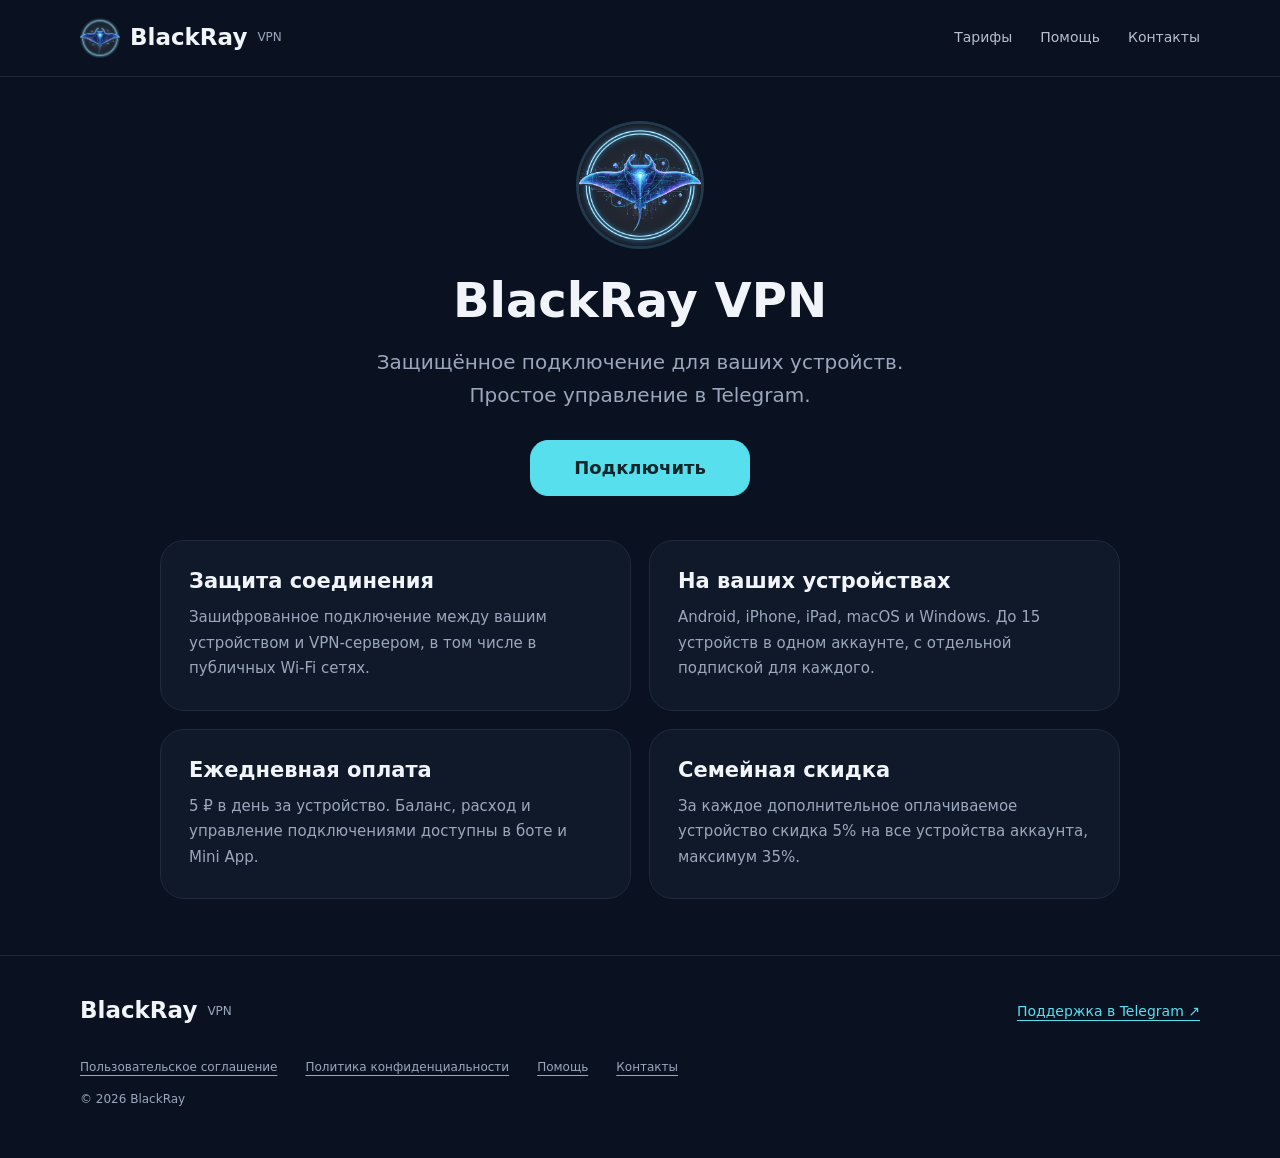
==== commit 10f1fd39: "Simplify homepage and restore rounded miniapp styling" ====
--- a/index.html
+++ b/index.html
@@ -1,11 +1,33 @@
 <!doctype html>
 <html lang="ru"><head><meta charset="utf-8"><meta name="viewport" content="width=device-width, initial-scale=1">
-<title>VPN для ваших устройств | BlackRay</title><meta name="description" content="BlackRay VPN: 5 рублей в день за устройство, семейная скидка до 35%, управление в Telegram.">
-<meta name="theme-color" content="#151719"><link rel="icon" href="/image_0.png"><link rel="stylesheet" href="/site.css"><script src="/site.js" defer></script></head>
-<body><a class="skip" href="#main">К содержанию</a><header class="site-header"><div class="wrap header-inner"><a class="brand" href="/"><img src="/image_0.png" width="36" height="36" alt="">BlackRay<span>VPN</span></a><nav aria-label="Основная навигация"><a href="/#pricing">Тарифы</a><a href="/help.html">Помощь</a><a href="/contacts.html">Контакты</a></nav></div></header>
-<main id="main"><section class="intro wrap"><p class="eyebrow">Защищённое подключение · управление в Telegram</p><h1>BlackRay VPN</h1><p class="lead">Ваши устройства. Один аккаунт.<br>Понятная ежедневная оплата.</p><p class="intro-copy">Подключайте телефон и компьютер, управляйте устройствами и балансом в боте или Mini App. Для каждого устройства своя подписка.</p><div class="actions"><a class="button primary" href="https://t.me/BlackRayVPN_bot">Подключиться в Telegram ↗</a><a class="text-link" href="/help.html#start">Как начать →</a></div><div class="facts"><div><strong>5 ₽</strong><span>в день за устройство</span></div><div><strong>до 35%</strong><span>семейная скидка</span></div><div><strong>до 15</strong><span>устройств в аккаунте</span></div></div></section>
-<section class="band" id="pricing"><div class="wrap"><div class="section-heading"><p class="eyebrow">Тариф</p><h2>Больше устройств.<br>Меньше цена каждого.</h2><p>За каждое дополнительное оплачиваемое устройство скидка 5% на все устройства аккаунта. Максимум 35%.</p></div><div class="tariff"><div class="tariff-control"><label for="devices">Оплачиваемых устройств <output id="count" for="devices">1</output></label><input id="devices" type="range" min="1" max="15" value="1"><div class="range-ends"><span>1 устройство</span><span>15 устройств</span></div></div><div class="tariff-results" aria-live="polite"><div><span>За устройство в день</span><strong id="daily">5,00 ₽</strong></div><div><span>За устройство за 30 дней</span><strong id="monthly">150,00 ₽</strong></div><div><span>Всего за 30 дней</span><strong id="total">150,00 ₽</strong></div></div><p class="tariff-note" id="discount">Базовая стоимость без семейной скидки.</p></div><p class="fine">Списания начинаются после активации устройства. Неактивированные, вручную остановленные и удалённые устройства не участвуют в скидке. При остановке из-за недостаточного баланса устройство продолжает учитываться. <a href="/terms.html#billing">Полные условия тарифа →</a></p>
-<div class="extra"><h3>Дополнительные маршруты</h3><p><strong>2,90 ₽ / ГиБ</strong> после доступного бонусного объёма. Отдельная плата за трафик обозначена в подписке и не заменяет плату за устройство.</p></div></div></section>
-<section class="wrap section"><div class="section-heading"><p class="eyebrow">Подключение</p><h2>От бота до подключения.</h2></div><ol class="steps"><li><span>01</span><h3>Создайте устройство</h3><p>Откройте BlackRay в Telegram и выберите операционную систему.</p></li><li><span>02</span><h3>Установите приложение</h3><p>INCY для Android и Apple. Happ для Windows. Ссылки есть в инструкции.</p></li><li><span>03</span><h3>Добавьте подписку</h3><p>Импортируйте её из карточки устройства и выберите сервер.</p></li></ol><a class="text-link" href="/help.html">Открыть подробную инструкцию →</a></section>
-<section class="band"><div class="wrap section support-strip"><div><p class="eyebrow">На связи</p><h2>Есть вопрос?</h2><p>Поможем с подключением, оплатой и настройкой устройства.</p></div><a class="button" href="https://t.me/blackray_support_bot?start=support">Написать в поддержку ↗</a></div></section></main>
+<title>VPN для ваших устройств | BlackRay</title><meta name="description" content="BlackRay VPN: защищённое подключение для телефона и компьютера. Управление устройствами и балансом в Telegram.">
+<meta name="theme-color" content="#0a1120"><link rel="icon" href="/image_0.png"><link rel="stylesheet" href="/site.css"><link rel="stylesheet" href="/appearance.css"><script src="/site.js" defer></script></head>
+<body><a class="skip" href="#main">К содержанию</a><header class="site-header"><div class="wrap header-inner"><a class="brand" href="/"><img src="/image_0.png" width="36" height="36" alt="">BlackRay<span>VPN</span></a><nav aria-label="Основная навигация"><a href="/help.html#billing">Тарифы</a><a href="/help.html">Помощь</a><a href="/contacts.html">Контакты</a></nav></div></header>
+<main id="main" class="home">
+  <section class="welcome wrap">
+    <img class="welcome-logo" src="/image_0.png" width="128" height="128" alt="Логотип BlackRay">
+    <h1>BlackRay VPN</h1>
+    <p>Защищённое подключение для ваших устройств.<br>Простое управление в Telegram.</p>
+    <a class="button primary connect" href="https://t.me/BlackRayVPN_bot?start=start_from_site">Подключить</a>
+  </section>
+  <section class="benefits wrap" aria-label="О сервисе">
+    <article class="benefit">
+      <h2>Защита соединения</h2>
+      <p>Зашифрованное подключение между вашим устройством и VPN-сервером, в том числе в публичных Wi-Fi сетях.</p>
+    </article>
+    <article class="benefit">
+      <h2>На ваших устройствах</h2>
+      <p>Android, iPhone, iPad, macOS и Windows. До 15 устройств в одном аккаунте, с отдельной подпиской для каждого.</p>
+    </article>
+    <article class="benefit">
+      <h2>Ежедневная оплата</h2>
+      <p>5 ₽ в день за устройство. Баланс, расход и управление подключениями доступны в боте и Mini App.</p>
+    </article>
+    <article class="benefit">
+      <h2>Семейная скидка</h2>
+      <p>За каждое дополнительное оплачиваемое устройство скидка 5% на все устройства аккаунта, максимум 35%.</p>
+    </article>
+  </section>
+</main>
+
 <footer class="site-footer"><div class="wrap"><div class="footer-top"><a class="brand" href="/">BlackRay<span>VPN</span></a><a href="https://t.me/blackray_support_bot?start=support">Поддержка в Telegram ↗</a></div><nav aria-label="Документы"><a href="/terms.html">Пользовательское соглашение</a><a href="/policy.html">Политика конфиденциальности</a><a href="/help.html">Помощь</a><a href="/contacts.html">Контакты</a></nav><p>© 2026 BlackRay</p></div></footer></body></html>
--- a/appearance.css
+++ b/appearance.css
@@ -0,0 +1,36 @@
+:root {
+  --bg: #0a1120;
+  --surface: #10192a;
+  --ink: #f1f5f9;
+  --muted: #9ba7bc;
+  --line: #202a3c;
+  --cyan: #58dfee;
+  --green: #58dfee;
+}
+.site-header { background: #0a1120; }
+.site-header .brand { color: #f1f5f9; }
+.brand img { width: 40px; height: 40px; }
+.header-inner { min-height: 76px; }
+.site-header nav a { color: #b5bfd0; }
+.site-footer { margin-top: 36px; border-top: 1px solid var(--line); }
+.welcome { text-align: center; padding-top: 44px; padding-bottom: 44px; }
+.welcome-logo { display: block; margin: 0 auto 24px; width: 128px; height: 128px; border-radius: 50%; border: 3px solid #213a4d; }
+.welcome h1 { font-size: 48px; font-weight: 750; margin-bottom: 18px; }
+.welcome p { margin: 0 auto 28px; max-width: 620px; font-size: 20px; line-height: 1.65; color: var(--muted); }
+.connect { min-width: 220px; min-height: 56px; font-size: 18px; font-weight: 700; border-radius: 18px; }
+.benefits { display: grid; grid-template-columns: repeat(2,minmax(0,1fr)); gap: 18px; max-width: 960px; padding-bottom: 20px; }
+.benefit { background: var(--surface); border: 1px solid var(--line); border-radius: 24px; padding: 28px; }
+.benefit h2 { font-size: 21px; font-weight: 650; margin: 0 0 12px; }
+.benefit p { font-size: 15px; line-height: 1.7; color: var(--muted); margin: 0; }
+.dl-card { border-radius: 18px; background: var(--surface); }
+.tip-box { border-radius: 0 16px 16px 0; }
+@media(max-width:700px) {
+  .header-inner { min-height: 100px; }
+  .welcome { padding-top: 30px; padding-bottom: 32px; }
+  .welcome-logo { width: 100px; height: 100px; margin-bottom: 20px; }
+  .welcome h1 { font-size: 36px; }
+  .welcome p { font-size: 17px; max-width: 360px; }
+  .benefits { grid-template-columns: 1fr; gap: 14px; }
+  .benefit { border-radius: 22px; padding: 24px; }
+  .benefit h2 { font-size: 20px; }
+}
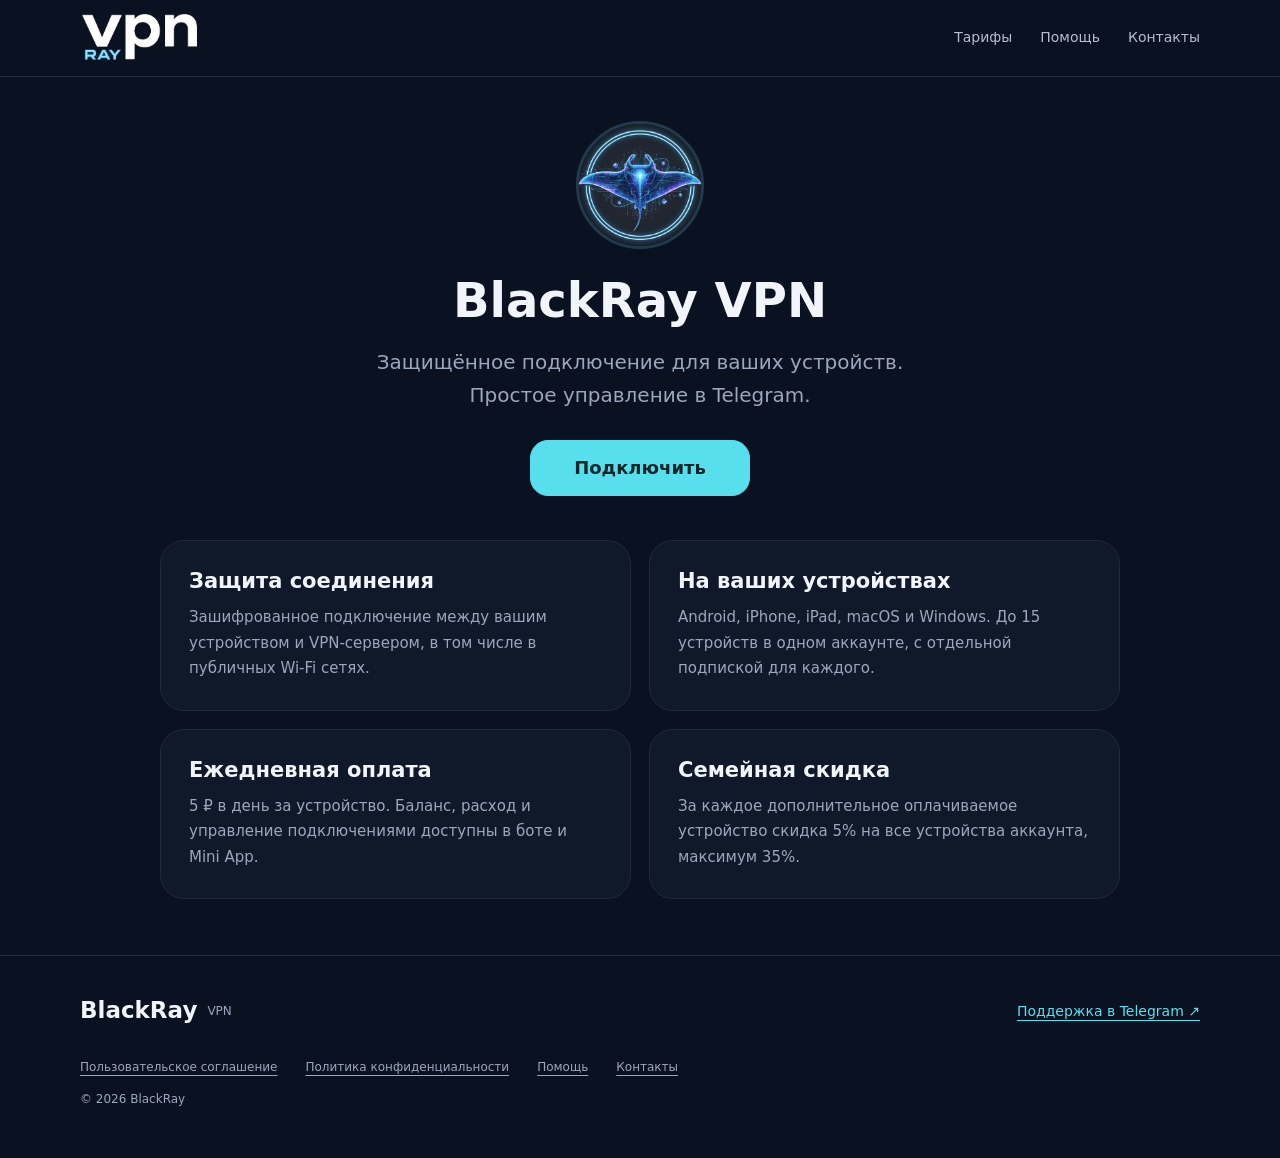
==== commit 719266fb: "Use miniapp wordmark in website header" ====
--- a/index.html
+++ b/index.html
@@ -2,7 +2,7 @@
 <html lang="ru"><head><meta charset="utf-8"><meta name="viewport" content="width=device-width, initial-scale=1">
 <title>VPN для ваших устройств | BlackRay</title><meta name="description" content="BlackRay VPN: защищённое подключение для телефона и компьютера. Управление устройствами и балансом в Telegram.">
 <meta name="theme-color" content="#0a1120"><link rel="icon" href="/image_0.png"><link rel="stylesheet" href="/site.css"><link rel="stylesheet" href="/appearance.css"><script src="/site.js" defer></script></head>
-<body><a class="skip" href="#main">К содержанию</a><header class="site-header"><div class="wrap header-inner"><a class="brand" href="/"><img src="/image_0.png" width="36" height="36" alt="">BlackRay<span>VPN</span></a><nav aria-label="Основная навигация"><a href="/help.html#billing">Тарифы</a><a href="/help.html">Помощь</a><a href="/contacts.html">Контакты</a></nav></div></header>
+<body><a class="skip" href="#main">К содержанию</a><header class="site-header"><div class="wrap header-inner"><a class="brand" href="/" aria-label="BlackRay — главная"><img class="wordmark" src="/rayvpn-logo.webp" width="119" height="48" alt="RAYvpn"></a><nav aria-label="Основная навигация"><a href="/help.html#billing">Тарифы</a><a href="/help.html">Помощь</a><a href="/contacts.html">Контакты</a></nav></div></header>
 <main id="main" class="home">
   <section class="welcome wrap">
     <img class="welcome-logo" src="/image_0.png" width="128" height="128" alt="Логотип BlackRay">
--- a/appearance.css
+++ b/appearance.css
@@ -10,6 +10,7 @@
 .site-header { background: #0a1120; }
 .site-header .brand { color: #f1f5f9; }
 .brand img { width: 40px; height: 40px; }
+.site-header .brand .wordmark { width: 119px; height: 48px; border-radius: 0; object-fit: contain; }
 .header-inner { min-height: 76px; }
 .site-header nav a { color: #b5bfd0; }
 .site-footer { margin-top: 36px; border-top: 1px solid var(--line); }
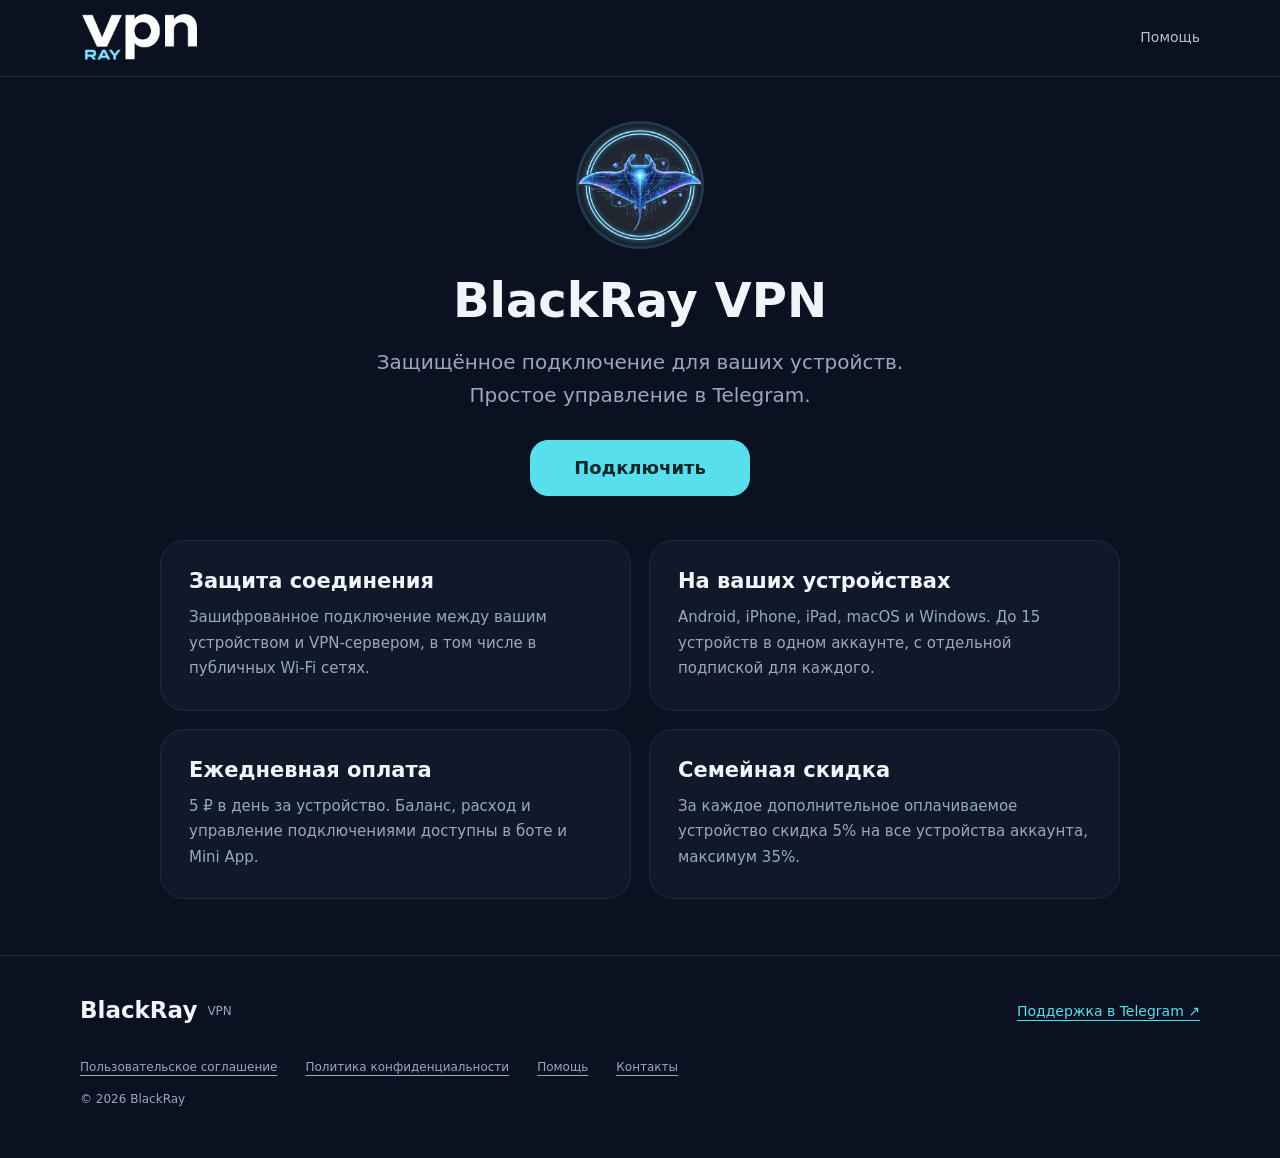
==== commit 964ba6bf: "Simplify header navigation and arrange mobile footer links" ====
--- a/index.html
+++ b/index.html
@@ -2,7 +2,7 @@
 <html lang="ru"><head><meta charset="utf-8"><meta name="viewport" content="width=device-width, initial-scale=1">
 <title>VPN для ваших устройств | BlackRay</title><meta name="description" content="BlackRay VPN: защищённое подключение для телефона и компьютера. Управление устройствами и балансом в Telegram.">
 <meta name="theme-color" content="#0a1120"><link rel="icon" href="/image_0.png"><link rel="stylesheet" href="/site.css"><link rel="stylesheet" href="/appearance.css"><script src="/site.js" defer></script></head>
-<body><a class="skip" href="#main">К содержанию</a><header class="site-header"><div class="wrap header-inner"><a class="brand" href="/" aria-label="BlackRay — главная"><img class="wordmark" src="/rayvpn-logo.webp" width="119" height="48" alt="RAYvpn"></a><nav aria-label="Основная навигация"><a href="/help.html#billing">Тарифы</a><a href="/help.html">Помощь</a><a href="/contacts.html">Контакты</a></nav></div></header>
+<body><a class="skip" href="#main">К содержанию</a><header class="site-header"><div class="wrap header-inner"><a class="brand" href="/" aria-label="BlackRay — главная"><img class="wordmark" src="/rayvpn-logo.webp" width="119" height="48" alt="RAYvpn"></a><nav aria-label="Основная навигация"><a href="/help.html">Помощь</a></nav></div></header>
 <main id="main" class="home">
   <section class="welcome wrap">
     <img class="welcome-logo" src="/image_0.png" width="128" height="128" alt="Логотип BlackRay">
--- a/appearance.css
+++ b/appearance.css
@@ -26,7 +26,14 @@
 .dl-card { border-radius: 18px; background: var(--surface); }
 .tip-box { border-radius: 0 16px 16px 0; }
 @media(max-width:700px) {
-  .header-inner { min-height: 100px; }
+  .header-inner { min-height: 80px; flex-wrap: nowrap; gap: 20px; }
+  .site-header nav { width: auto; margin-left: auto; }
+  .site-header nav a { display: flex; align-items: center; min-height: 44px; padding: 0 4px; }
+  .footer-top { flex-direction: row; align-items: center; gap: 16px; }
+  .footer-top > a:last-child { max-width: 132px; text-align: right; font-size: 12px; text-wrap: balance; }
+  .site-footer nav { display: grid; grid-template-columns: repeat(2,minmax(0,1fr)); gap: 10px; }
+  .site-footer nav a { display: flex; align-items: center; min-height: 48px; padding: 12px; background: var(--surface); border: 1px solid var(--line); border-radius: 12px; text-decoration: none; line-height: 1.5; overflow-wrap: anywhere; }
+  .site-footer nav a:nth-child(-n+2) { grid-column: 1 / -1; }
   .welcome { padding-top: 30px; padding-bottom: 32px; }
   .welcome-logo { width: 100px; height: 100px; margin-bottom: 20px; }
   .welcome h1 { font-size: 36px; }
